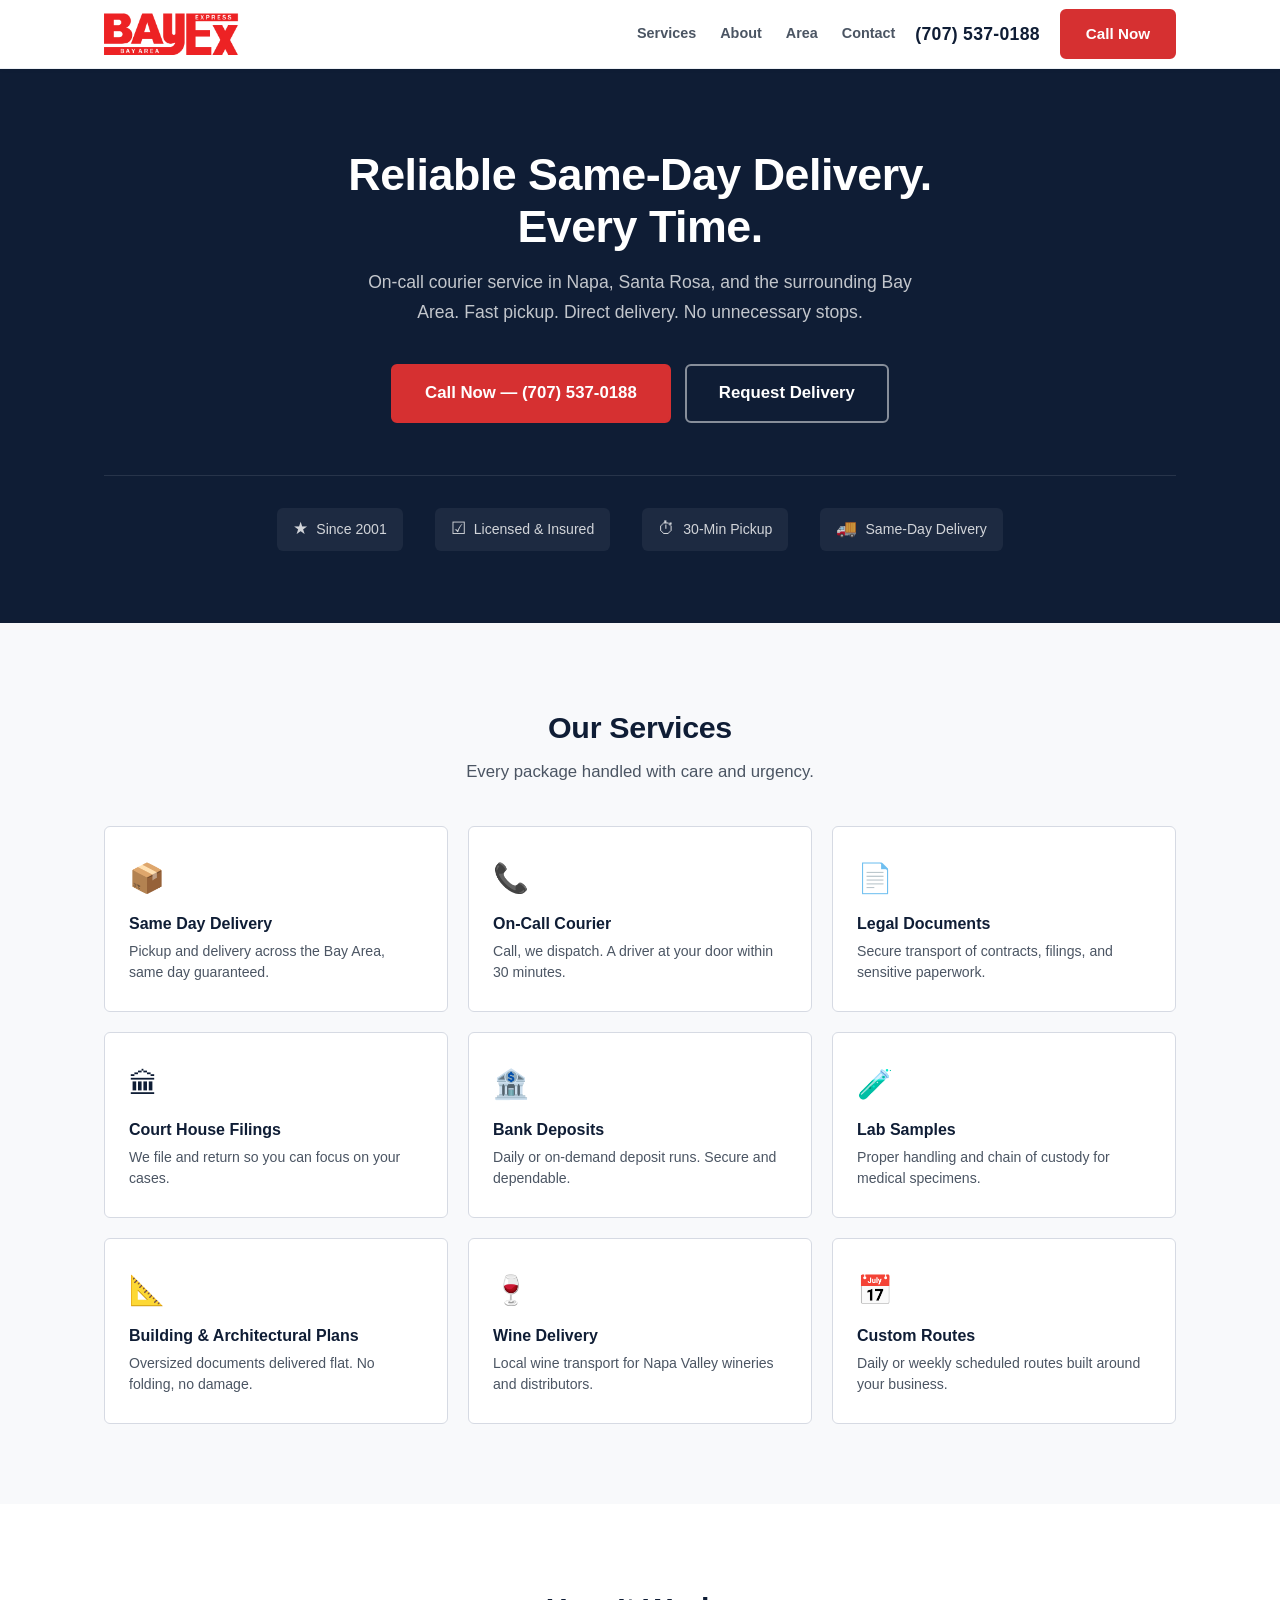
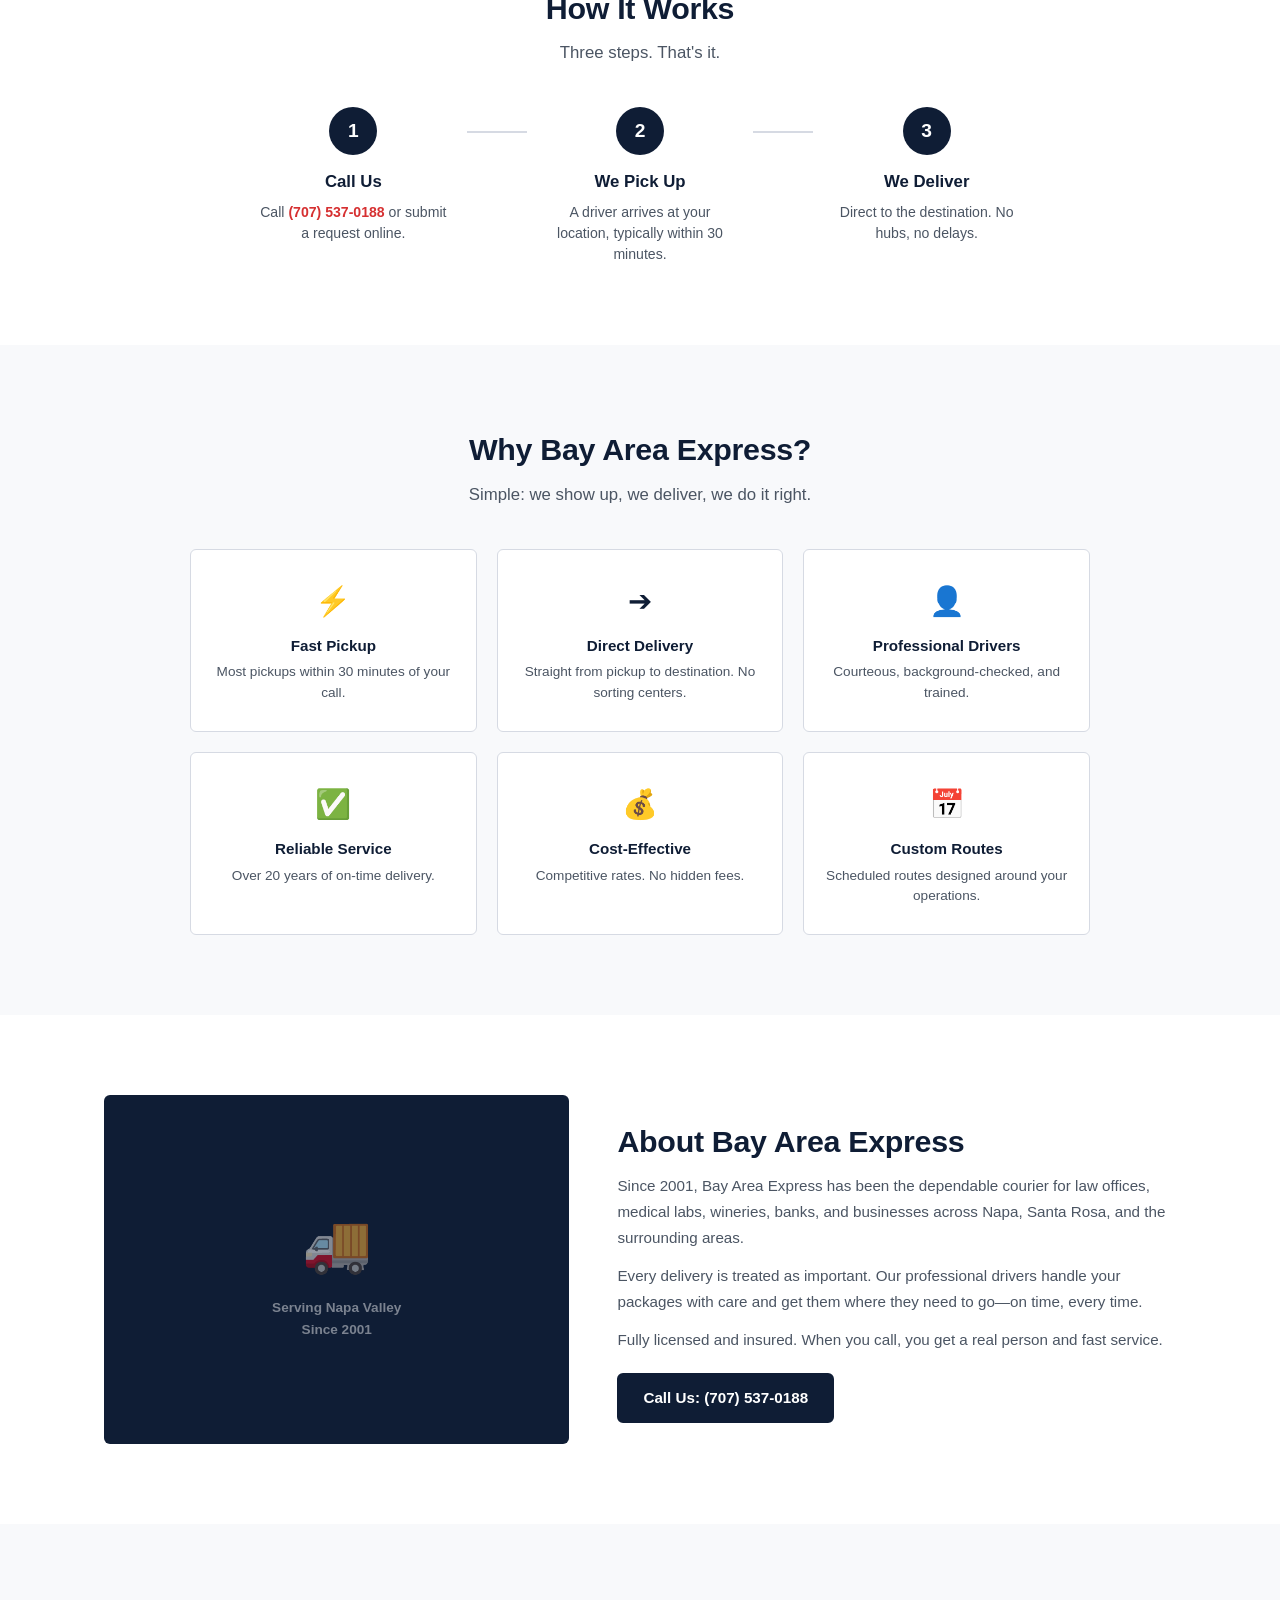
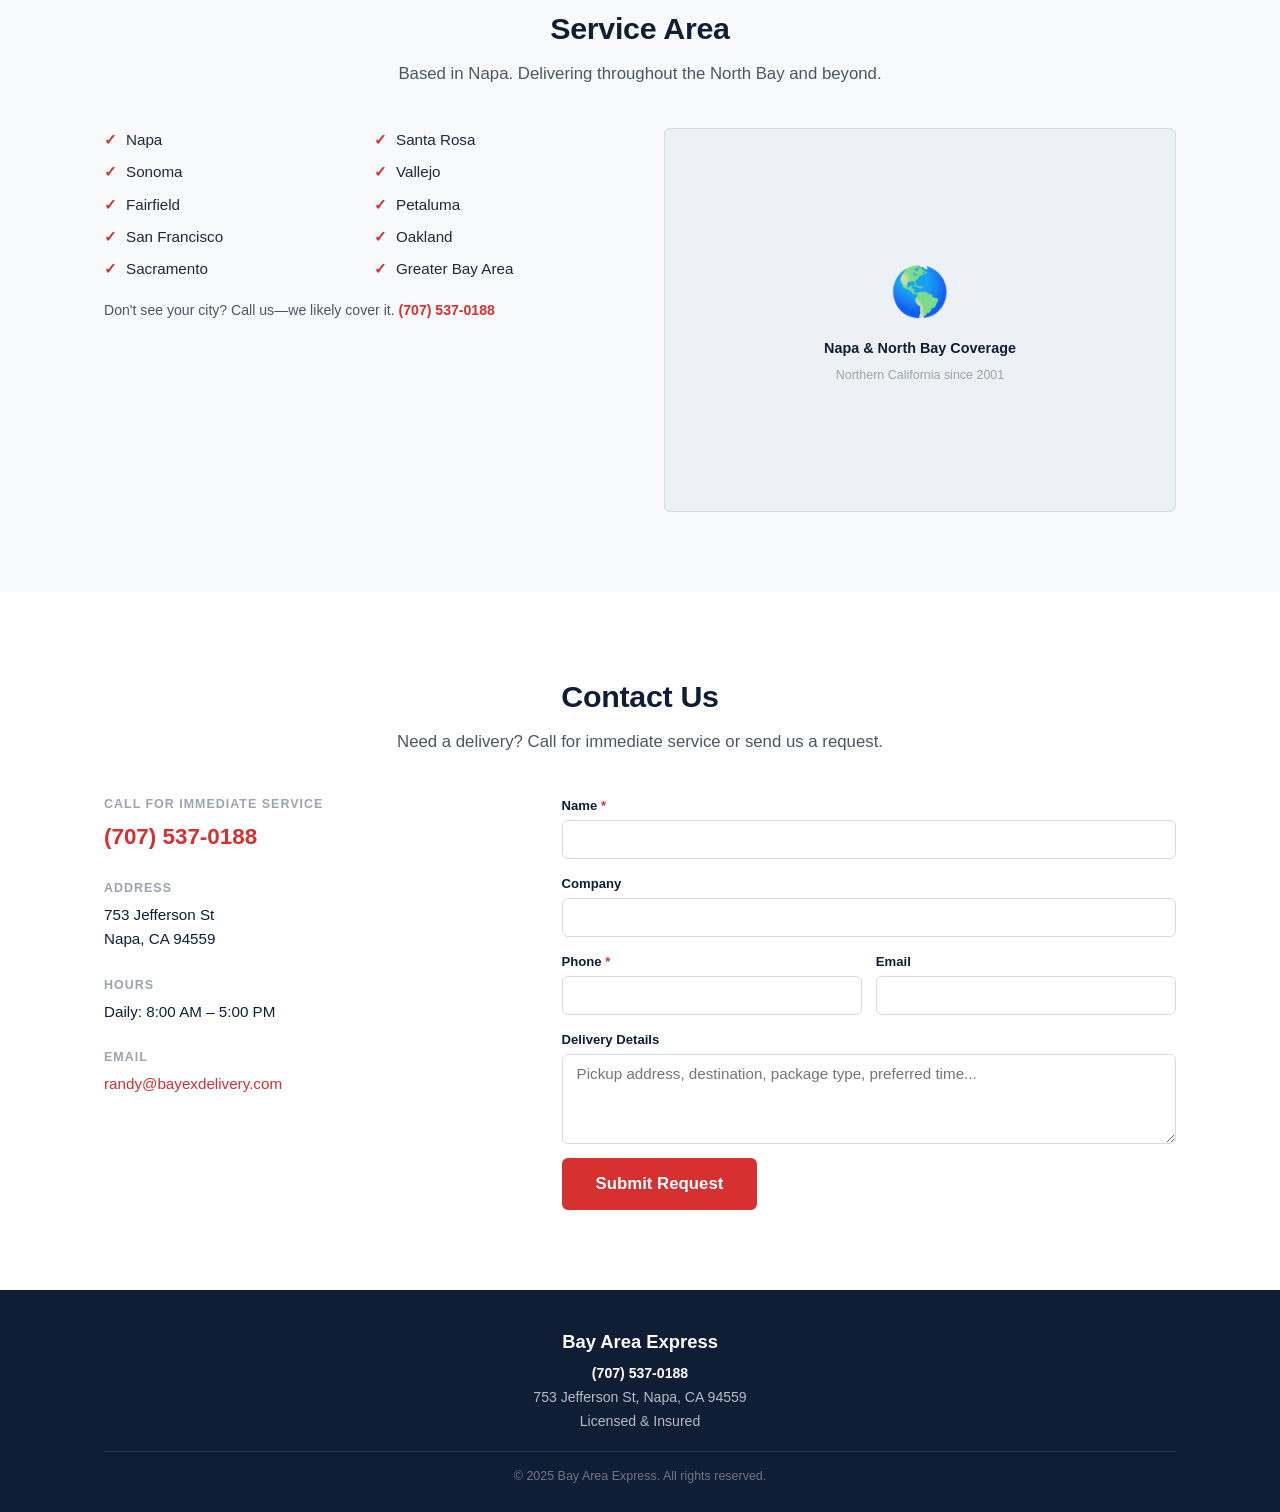
==== index.html @ e83bc519 "Initial Bay Area Express courier website" ====
<!DOCTYPE html>
<html lang="en">
<head>
  <meta charset="UTF-8">
  <meta name="viewport" content="width=device-width, initial-scale=1.0">
  <title>Bay Area Express – Same-Day Courier Service | Napa & Santa Rosa</title>
  <link rel="stylesheet" href="styles.css">
</head>
<body>

  <!-- ========== STICKY HEADER ========== -->
  <!-- Logo, nav, phone number always visible, Call Now button -->
  <header class="header" id="header">
    <div class="container header-inner">

      <!-- Logo -->
      <a href="#" class="logo">
        <img src="bayex_logo.svg" alt="Bay Area Express" class="logo-img">
      </a>

      <!-- Desktop navigation -->
      <nav class="nav" id="nav">
        <a href="#services">Services</a>
        <a href="#about">About</a>
        <a href="#area">Area</a>
        <a href="#contact">Contact</a>
      </nav>

      <!-- Phone number — always visible on desktop -->
      <a href="tel:+17075370188" class="header-phone">(707) 537-0188</a>

      <!-- CTA button -->
      <a href="tel:+17075370188" class="btn btn-accent header-cta">Call Now</a>

      <!-- Mobile hamburger -->
      <button class="mobile-toggle" id="mobileToggle" aria-label="Open menu">
        <span></span><span></span><span></span>
      </button>
    </div>
  </header>

  <!-- ========== HERO ========== -->
  <!-- Strong headline, sub, two CTAs, trust badges -->
  <section class="hero" id="home">
    <div class="container">
      <h1>Reliable Same-Day Delivery.<br>Every Time.</h1>
      <p class="hero-sub">
        On-call courier service in Napa, Santa Rosa, and the surrounding Bay Area.
        Fast pickup. Direct delivery. No unnecessary stops.
      </p>

      <div class="hero-actions">
        <a href="tel:+17075370188" class="btn btn-accent btn-lg">Call Now &mdash; (707) 537-0188</a>
        <a href="#contact" class="btn btn-outline-light btn-lg">Request Delivery</a>
      </div>

      <!-- Trust badges -->
      <div class="trust-row">
        <div class="trust-badge">
          <span class="trust-icon">&#9733;</span>
          Since 2001
        </div>
        <div class="trust-badge">
          <span class="trust-icon">&#9745;</span>
          Licensed &amp; Insured
        </div>
        <div class="trust-badge">
          <span class="trust-icon">&#9201;</span>
          30-Min Pickup
        </div>
        <div class="trust-badge">
          <span class="trust-icon">&#128666;</span>
          Same-Day Delivery
        </div>
      </div>
    </div>
  </section>

  <!-- ========== SERVICES ========== -->
  <!-- 9 service cards in a grid, scannable -->
  <section class="services" id="services">
    <div class="container">
      <h2 class="section-title">Our Services</h2>
      <p class="section-sub">Every package handled with care and urgency.</p>

      <div class="services-grid">
        <div class="service-card">
          <div class="card-icon">&#128230;</div>
          <h3>Same Day Delivery</h3>
          <p>Pickup and delivery across the Bay Area, same day guaranteed.</p>
        </div>
        <div class="service-card">
          <div class="card-icon">&#128222;</div>
          <h3>On-Call Courier</h3>
          <p>Call, we dispatch. A driver at your door within 30 minutes.</p>
        </div>
        <div class="service-card">
          <div class="card-icon">&#128196;</div>
          <h3>Legal Documents</h3>
          <p>Secure transport of contracts, filings, and sensitive paperwork.</p>
        </div>
        <div class="service-card">
          <div class="card-icon">&#127963;</div>
          <h3>Court House Filings</h3>
          <p>We file and return so you can focus on your cases.</p>
        </div>
        <div class="service-card">
          <div class="card-icon">&#127974;</div>
          <h3>Bank Deposits</h3>
          <p>Daily or on-demand deposit runs. Secure and dependable.</p>
        </div>
        <div class="service-card">
          <div class="card-icon">&#129514;</div>
          <h3>Lab Samples</h3>
          <p>Proper handling and chain of custody for medical specimens.</p>
        </div>
        <div class="service-card">
          <div class="card-icon">&#128208;</div>
          <h3>Building &amp; Architectural Plans</h3>
          <p>Oversized documents delivered flat. No folding, no damage.</p>
        </div>
        <div class="service-card">
          <div class="card-icon">&#127863;</div>
          <h3>Wine Delivery</h3>
          <p>Local wine transport for Napa Valley wineries and distributors.</p>
        </div>
        <div class="service-card">
          <div class="card-icon">&#128197;</div>
          <h3>Custom Routes</h3>
          <p>Daily or weekly scheduled routes built around your business.</p>
        </div>
      </div>
    </div>
  </section>

  <!-- ========== HOW IT WORKS ========== -->
  <!-- 3 simple steps -->
  <section class="how-it-works" id="how-it-works">
    <div class="container">
      <h2 class="section-title">How It Works</h2>
      <p class="section-sub">Three steps. That's it.</p>

      <div class="steps-row">
        <div class="step">
          <div class="step-num">1</div>
          <h3>Call Us</h3>
          <p>Call <a href="tel:+17075370188">(707) 537-0188</a> or submit a request online.</p>
        </div>
        <div class="step-divider"></div>
        <div class="step">
          <div class="step-num">2</div>
          <h3>We Pick Up</h3>
          <p>A driver arrives at your location, typically within 30 minutes.</p>
        </div>
        <div class="step-divider"></div>
        <div class="step">
          <div class="step-num">3</div>
          <h3>We Deliver</h3>
          <p>Direct to the destination. No hubs, no delays.</p>
        </div>
      </div>
    </div>
  </section>

  <!-- ========== WHY CHOOSE US ========== -->
  <!-- 6 points, card layout -->
  <section class="why-us" id="why-us">
    <div class="container">
      <h2 class="section-title">Why Bay Area Express?</h2>
      <p class="section-sub">Simple: we show up, we deliver, we do it right.</p>

      <div class="why-grid">
        <div class="why-card">
          <span class="why-icon">&#9889;</span>
          <h3>Fast Pickup</h3>
          <p>Most pickups within 30 minutes of your call.</p>
        </div>
        <div class="why-card">
          <span class="why-icon">&#10132;</span>
          <h3>Direct Delivery</h3>
          <p>Straight from pickup to destination. No sorting centers.</p>
        </div>
        <div class="why-card">
          <span class="why-icon">&#128100;</span>
          <h3>Professional Drivers</h3>
          <p>Courteous, background-checked, and trained.</p>
        </div>
        <div class="why-card">
          <span class="why-icon">&#9989;</span>
          <h3>Reliable Service</h3>
          <p>Over 20 years of on-time delivery.</p>
        </div>
        <div class="why-card">
          <span class="why-icon">&#128176;</span>
          <h3>Cost-Effective</h3>
          <p>Competitive rates. No hidden fees.</p>
        </div>
        <div class="why-card">
          <span class="why-icon">&#128197;</span>
          <h3>Custom Routes</h3>
          <p>Scheduled routes designed around your operations.</p>
        </div>
      </div>
    </div>
  </section>

  <!-- ========== ABOUT ========== -->
  <section class="about" id="about">
    <div class="container about-inner">
      <div class="about-visual">
        <div class="about-box">
          <span>&#128666;</span>
          <p>Serving Napa Valley<br>Since 2001</p>
        </div>
      </div>
      <div class="about-text">
        <h2 class="section-title">About Bay Area Express</h2>
        <p>
          Since 2001, Bay Area Express has been the dependable courier for law offices,
          medical labs, wineries, banks, and businesses across Napa, Santa Rosa, and the
          surrounding areas.
        </p>
        <p>
          Every delivery is treated as important. Our professional drivers handle your
          packages with care and get them where they need to go&mdash;on time, every time.
        </p>
        <p>
          Fully licensed and insured. When you call, you get a real person and fast service.
        </p>
        <a href="tel:+17075370188" class="btn btn-primary">Call Us: (707) 537-0188</a>
      </div>
    </div>
  </section>

  <!-- ========== SERVICE AREA ========== -->
  <section class="area" id="area">
    <div class="container">
      <h2 class="section-title">Service Area</h2>
      <p class="section-sub">Based in Napa. Delivering throughout the North Bay and beyond.</p>

      <div class="area-inner">
        <div class="area-list">
          <ul>
            <li>Napa</li>
            <li>Santa Rosa</li>
            <li>Sonoma</li>
            <li>Vallejo</li>
            <li>Fairfield</li>
            <li>Petaluma</li>
            <li>San Francisco</li>
            <li>Oakland</li>
            <li>Sacramento</li>
            <li>Greater Bay Area</li>
          </ul>
          <p class="area-note">
            Don't see your city? Call us&mdash;we likely cover it.
            <a href="tel:+17075370188">(707) 537-0188</a>
          </p>
        </div>
        <div class="area-map">
          <div class="map-box">
            <span>&#127758;</span>
            <p>Napa &amp; North Bay Coverage</p>
            <p class="map-sub">Northern California since 2001</p>
          </div>
        </div>
      </div>
    </div>
  </section>

  <!-- ========== CONTACT ========== -->
  <section class="contact" id="contact">
    <div class="container">
      <h2 class="section-title">Contact Us</h2>
      <p class="section-sub">Need a delivery? Call for immediate service or send us a request.</p>

      <div class="contact-inner">
        <!-- Contact info -->
        <div class="contact-info">
          <div class="contact-block">
            <h3>Call for Immediate Service</h3>
            <a href="tel:+17075370188" class="contact-phone">(707) 537-0188</a>
          </div>
          <div class="contact-block">
            <h3>Address</h3>
            <p>753 Jefferson St<br>Napa, CA 94559</p>
          </div>
          <div class="contact-block">
            <h3>Hours</h3>
            <p>Daily: 8:00 AM – 5:00 PM</p>
          </div>
          <div class="contact-block">
            <h3>Email</h3>
            <p><a href="mailto:randy@bayexdelivery.com">randy@bayexdelivery.com</a></p>
          </div>
        </div>

        <!-- Contact form -->
        <form class="contact-form" id="contactForm">
          <div class="form-group">
            <label for="name">Name <span class="req">*</span></label>
            <input type="text" id="name" name="name" required>
          </div>
          <div class="form-group">
            <label for="company">Company</label>
            <input type="text" id="company" name="company">
          </div>
          <div class="form-row">
            <div class="form-group">
              <label for="phone">Phone <span class="req">*</span></label>
              <input type="tel" id="phone" name="phone" required>
            </div>
            <div class="form-group">
              <label for="email">Email</label>
              <input type="email" id="email" name="email">
            </div>
          </div>
          <div class="form-group">
            <label for="details">Delivery Details</label>
            <textarea id="details" name="details" rows="4"
              placeholder="Pickup address, destination, package type, preferred time..."></textarea>
          </div>
          <button type="submit" class="btn btn-accent btn-lg">Submit Request</button>
        </form>
      </div>
    </div>
  </section>

  <!-- ========== FOOTER ========== -->
  <footer class="footer">
    <div class="container footer-inner">
      <div class="footer-main">
        <p class="footer-brand">Bay Area Express</p>
        <p><a href="tel:+17075370188">(707) 537-0188</a></p>
        <p>753 Jefferson St, Napa, CA 94559</p>
        <p>Licensed &amp; Insured</p>
      </div>
      <div class="footer-bottom">
        <p>&copy; 2025 Bay Area Express. All rights reserved.</p>
      </div>
    </div>
  </footer>

  <script src="script.js"></script>
</body>
</html>
---- styles.css ----
/* =============================================================
   Bay Area Express — Styles
   Modern, clean, service-first courier website.
   Colors: dark navy text, white background, red accent.
   ============================================================= */

/* ===== Reset ===== */
*, *::before, *::after {
  margin: 0;
  padding: 0;
  box-sizing: border-box;
}

/* ===== Variables ===== */
:root {
  --navy:       #0f1d35;
  --navy-mid:   #1b2d4f;
  --navy-light: #263c5f;
  --red:        #d63031;
  --red-dark:   #b71c1c;
  --blue:       #2b6cb0;
  --gray-50:    #f8f9fb;
  --gray-100:   #edf0f5;
  --gray-200:   #d6dae3;
  --gray-400:   #9ca3af;
  --gray-600:   #4b5563;
  --gray-800:   #1f2937;
  --white:      #ffffff;
  --font:       -apple-system, 'Segoe UI', Helvetica, Arial, sans-serif;
  --section-py: 80px;
  --radius:     6px;
}

html { scroll-behavior: smooth; }

body {
  font-family: var(--font);
  color: var(--navy);
  background: var(--white);
  line-height: 1.6;
  -webkit-font-smoothing: antialiased;
}

img { max-width: 100%; display: block; }
a   { color: inherit; text-decoration: none; }
ul  { list-style: none; }

/* ===== Container ===== */
.container {
  max-width: 1120px;
  margin: 0 auto;
  padding: 0 24px;
}

/* ===== Buttons ===== */
.btn {
  display: inline-block;
  font-family: var(--font);
  font-weight: 600;
  font-size: 0.95rem;
  padding: 11px 24px;
  border-radius: var(--radius);
  border: 2px solid transparent;
  cursor: pointer;
  text-align: center;
  transition: background 0.2s, border-color 0.2s, color 0.2s;
}

.btn-primary {
  background: var(--navy);
  color: var(--white);
  border-color: var(--navy);
}
.btn-primary:hover {
  background: var(--navy-light);
  border-color: var(--navy-light);
}

.btn-accent {
  background: var(--red);
  color: var(--white);
  border-color: var(--red);
}
.btn-accent:hover {
  background: var(--red-dark);
  border-color: var(--red-dark);
}

.btn-outline-light {
  background: transparent;
  color: var(--white);
  border-color: rgba(255,255,255,0.5);
}
.btn-outline-light:hover {
  background: rgba(255,255,255,0.1);
  border-color: var(--white);
}

.btn-lg {
  padding: 14px 32px;
  font-size: 1.05rem;
}

/* ===== Section typography ===== */
.section-title {
  font-size: 1.9rem;
  font-weight: 700;
  letter-spacing: -0.3px;
  margin-bottom: 8px;
}

.section-sub {
  font-size: 1.05rem;
  color: var(--gray-600);
  margin-bottom: 40px;
}

/* Centered headings for grid sections */
.services .section-title,
.services .section-sub,
.how-it-works .section-title,
.how-it-works .section-sub,
.why-us .section-title,
.why-us .section-sub,
.area .section-title,
.area .section-sub,
.contact .section-title,
.contact .section-sub {
  text-align: center;
  max-width: 600px;
  margin-left: auto;
  margin-right: auto;
}

/* ========================================================
   HEADER — sticky, phone always visible
   ======================================================== */
.header {
  position: sticky;
  top: 0;
  z-index: 200;
  background: var(--white);
  border-bottom: 1px solid var(--gray-100);
  box-shadow: 0 1px 4px rgba(0,0,0,0.04);
}

.header-inner {
  display: flex;
  align-items: center;
  height: 68px;
  gap: 20px;
}

/* Logo */
.logo {
  display: flex;
  align-items: center;
  flex-shrink: 0;
}

.logo-img {
  height: 42px;
  width: auto;
}

/* Nav links */
.nav {
  display: flex;
  gap: 24px;
  margin-left: auto;
}

.nav a {
  font-size: 0.9rem;
  font-weight: 600;
  color: var(--gray-600);
  transition: color 0.2s;
}
.nav a:hover { color: var(--red); }

/* Phone number in header */
.header-phone {
  font-size: 1.1rem;
  font-weight: 700;
  color: var(--navy);
  letter-spacing: 0.3px;
  white-space: nowrap;
}

.header-cta { white-space: nowrap; }

/* Mobile toggle */
.mobile-toggle {
  display: none;
  flex-direction: column;
  gap: 5px;
  background: none;
  border: none;
  cursor: pointer;
  padding: 4px;
  margin-left: auto;
}
.mobile-toggle span {
  display: block;
  width: 22px;
  height: 2px;
  background: var(--navy);
  border-radius: 1px;
  transition: all 0.3s;
}

/* ========================================================
   HERO
   ======================================================== */
.hero {
  background: var(--navy);
  color: var(--white);
  text-align: center;
  padding: 80px 0 72px;
}

.hero h1 {
  font-size: 2.8rem;
  font-weight: 800;
  line-height: 1.15;
  letter-spacing: -0.5px;
  margin-bottom: 16px;
}

.hero-sub {
  font-size: 1.1rem;
  color: rgba(255,255,255,0.75);
  max-width: 560px;
  margin: 0 auto 36px;
  line-height: 1.7;
}

.hero-actions {
  display: flex;
  justify-content: center;
  gap: 14px;
  flex-wrap: wrap;
  margin-bottom: 52px;
}

/* Trust badges row */
.trust-row {
  display: flex;
  justify-content: center;
  flex-wrap: wrap;
  gap: 16px 32px;
  padding-top: 32px;
  border-top: 1px solid rgba(255,255,255,0.1);
}

.trust-badge {
  display: flex;
  align-items: center;
  gap: 8px;
  font-size: 0.88rem;
  font-weight: 500;
  color: rgba(255,255,255,0.8);
  background: rgba(255,255,255,0.06);
  padding: 8px 16px;
  border-radius: var(--radius);
}

.trust-icon { font-size: 1.05rem; }

/* ========================================================
   SERVICES
   ======================================================== */
.services {
  padding: var(--section-py) 0;
  background: var(--gray-50);
}

.services-grid {
  display: grid;
  grid-template-columns: repeat(3, 1fr);
  gap: 20px;
}

.service-card {
  background: var(--white);
  border: 1px solid var(--gray-200);
  border-radius: var(--radius);
  padding: 28px 24px;
  transition: box-shadow 0.2s, border-color 0.2s;
}
.service-card:hover {
  box-shadow: 0 4px 16px rgba(0,0,0,0.06);
  border-color: var(--gray-400);
}

.card-icon {
  font-size: 1.8rem;
  margin-bottom: 10px;
}

.service-card h3 {
  font-size: 1rem;
  font-weight: 700;
  margin-bottom: 4px;
}

.service-card p {
  font-size: 0.88rem;
  color: var(--gray-600);
  line-height: 1.5;
}

/* ========================================================
   HOW IT WORKS
   ======================================================== */
.how-it-works {
  padding: var(--section-py) 0;
}

.steps-row {
  display: flex;
  align-items: flex-start;
  justify-content: center;
  gap: 0;
  max-width: 800px;
  margin: 0 auto;
}

.step {
  flex: 1;
  text-align: center;
  padding: 0 20px;
}

.step-num {
  width: 48px;
  height: 48px;
  line-height: 48px;
  border-radius: 50%;
  background: var(--navy);
  color: var(--white);
  font-size: 1.2rem;
  font-weight: 700;
  margin: 0 auto 14px;
}

.step h3 {
  font-size: 1.05rem;
  font-weight: 700;
  margin-bottom: 6px;
}

.step p {
  font-size: 0.88rem;
  color: var(--gray-600);
  line-height: 1.5;
}

.step p a {
  color: var(--red);
  font-weight: 600;
}

.step-divider {
  width: 60px;
  height: 2px;
  background: var(--gray-200);
  flex-shrink: 0;
  margin-top: 24px;
}

/* ========================================================
   WHY CHOOSE US
   ======================================================== */
.why-us {
  padding: var(--section-py) 0;
  background: var(--gray-50);
}

.why-grid {
  display: grid;
  grid-template-columns: repeat(3, 1fr);
  gap: 20px;
  max-width: 900px;
  margin: 0 auto;
}

.why-card {
  text-align: center;
  padding: 28px 20px;
  background: var(--white);
  border: 1px solid var(--gray-200);
  border-radius: var(--radius);
}

.why-icon {
  font-size: 1.8rem;
  display: block;
  margin-bottom: 10px;
}

.why-card h3 {
  font-size: 0.95rem;
  font-weight: 700;
  margin-bottom: 4px;
}

.why-card p {
  font-size: 0.85rem;
  color: var(--gray-600);
  line-height: 1.5;
}

/* ========================================================
   ABOUT
   ======================================================== */
.about {
  padding: var(--section-py) 0;
}

.about-inner {
  display: grid;
  grid-template-columns: 1fr 1.2fr;
  gap: 48px;
  align-items: center;
}

.about-box {
  background: var(--navy);
  color: rgba(255,255,255,0.55);
  border-radius: var(--radius);
  width: 100%;
  aspect-ratio: 4 / 3;
  display: flex;
  flex-direction: column;
  align-items: center;
  justify-content: center;
  gap: 8px;
}
.about-box span { font-size: 3.5rem; }
.about-box p {
  font-size: 0.85rem;
  font-weight: 600;
  text-align: center;
  color: rgba(255,255,255,0.45);
}

.about-text .section-title { text-align: left; margin-left: 0; }

.about-text p {
  color: var(--gray-600);
  margin-bottom: 12px;
  line-height: 1.7;
  font-size: 0.95rem;
}

.about-text .btn { margin-top: 8px; }

/* ========================================================
   SERVICE AREA
   ======================================================== */
.area {
  padding: var(--section-py) 0;
  background: var(--gray-50);
}

.area-inner {
  display: grid;
  grid-template-columns: 1fr 1fr;
  gap: 48px;
  align-items: start;
}

.area-list ul {
  display: grid;
  grid-template-columns: 1fr 1fr;
  gap: 8px 28px;
}

.area-list li {
  font-size: 0.95rem;
  color: var(--gray-800);
  padding-left: 22px;
  position: relative;
}
.area-list li::before {
  content: '\2713';
  position: absolute;
  left: 0;
  color: var(--red);
  font-weight: 700;
}

.area-note {
  margin-top: 18px;
  font-size: 0.88rem;
  color: var(--gray-600);
}
.area-note a {
  color: var(--red);
  font-weight: 600;
}

.map-box {
  background: var(--gray-100);
  border: 1px solid var(--gray-200);
  border-radius: var(--radius);
  width: 100%;
  aspect-ratio: 4 / 3;
  display: flex;
  flex-direction: column;
  align-items: center;
  justify-content: center;
  gap: 6px;
  text-align: center;
}
.map-box span { font-size: 3rem; }
.map-box p {
  font-size: 0.9rem;
  font-weight: 600;
  color: var(--navy);
}
.map-box .map-sub {
  font-size: 0.78rem;
  color: var(--gray-400);
  font-weight: 400;
}

/* ========================================================
   CONTACT
   ======================================================== */
.contact {
  padding: var(--section-py) 0;
}

.contact-inner {
  display: grid;
  grid-template-columns: 1fr 1.5fr;
  gap: 48px;
  align-items: start;
}

.contact-block { margin-bottom: 24px; }

.contact-block h3 {
  font-size: 0.78rem;
  font-weight: 700;
  text-transform: uppercase;
  letter-spacing: 1px;
  color: var(--gray-400);
  margin-bottom: 4px;
}

.contact-block p {
  font-size: 0.95rem;
  color: var(--navy);
  line-height: 1.6;
}

.contact-phone {
  font-size: 1.4rem;
  font-weight: 700;
  color: var(--red);
  display: block;
  margin-top: 4px;
}
.contact-phone:hover { text-decoration: underline; }

.contact-block a {
  color: var(--red);
}
.contact-block a:hover { text-decoration: underline; }

/* Form */
.contact-form {
  display: flex;
  flex-direction: column;
  gap: 14px;
}

.form-row {
  display: grid;
  grid-template-columns: 1fr 1fr;
  gap: 14px;
}

.form-group {
  display: flex;
  flex-direction: column;
  gap: 4px;
}

.form-group label {
  font-size: 0.82rem;
  font-weight: 600;
  color: var(--navy);
}

.req { color: var(--red); }

.form-group input,
.form-group textarea {
  font-family: var(--font);
  font-size: 0.95rem;
  padding: 10px 14px;
  border: 1px solid var(--gray-200);
  border-radius: var(--radius);
  background: var(--white);
  color: var(--navy);
  transition: border-color 0.2s;
}
.form-group input:focus,
.form-group textarea:focus {
  outline: none;
  border-color: var(--blue);
  box-shadow: 0 0 0 3px rgba(43,108,176,0.1);
}

.contact-form .btn { align-self: flex-start; }

/* ========================================================
   FOOTER
   ======================================================== */
.footer {
  background: var(--navy);
  color: rgba(255,255,255,0.7);
  padding: 36px 0 24px;
  text-align: center;
  font-size: 0.88rem;
  line-height: 1.7;
}

.footer-brand {
  font-size: 1.15rem;
  font-weight: 700;
  color: var(--white);
  margin-bottom: 4px;
}

.footer-main a {
  color: var(--white);
  font-weight: 600;
}

.footer-bottom {
  margin-top: 18px;
  padding-top: 14px;
  border-top: 1px solid rgba(255,255,255,0.1);
  font-size: 0.78rem;
  color: rgba(255,255,255,0.4);
}

/* ========================================================
   TOAST (form feedback)
   ======================================================== */
.toast {
  position: fixed;
  bottom: 24px;
  left: 50%;
  transform: translateX(-50%) translateY(80px);
  background: var(--navy);
  color: var(--white);
  padding: 12px 24px;
  border-radius: var(--radius);
  font-size: 0.95rem;
  font-weight: 500;
  box-shadow: 0 4px 20px rgba(0,0,0,0.2);
  opacity: 0;
  transition: all 0.3s ease;
  z-index: 9999;
}
.toast.show {
  transform: translateX(-50%) translateY(0);
  opacity: 1;
}

/* ========================================================
   RESPONSIVE — Tablet
   ======================================================== */
@media (max-width: 900px) {
  .hero h1 { font-size: 2.1rem; }
  .services-grid { grid-template-columns: 1fr 1fr; }
  .why-grid { grid-template-columns: 1fr 1fr; }

  .about-inner,
  .area-inner,
  .contact-inner {
    grid-template-columns: 1fr;
  }

  .about-visual { order: -1; }
  .header-phone { display: none; }
}

/* ========================================================
   RESPONSIVE — Mobile
   ======================================================== */
@media (max-width: 640px) {
  :root { --section-py: 56px; }

  /* Hide desktop nav + CTA, show hamburger */
  .nav, .header-cta, .header-phone { display: none; }
  .mobile-toggle { display: flex; }

  /* Mobile nav open */
  .nav.open {
    display: flex;
    flex-direction: column;
    position: absolute;
    top: 68px;
    left: 0;
    right: 0;
    background: var(--white);
    padding: 16px 24px;
    border-bottom: 1px solid var(--gray-100);
    box-shadow: 0 4px 12px rgba(0,0,0,0.06);
    gap: 12px;
  }

  .hero h1 { font-size: 1.8rem; }
  .section-title { font-size: 1.5rem; }

  .services-grid { grid-template-columns: 1fr; }
  .why-grid { grid-template-columns: 1fr; }
  .form-row { grid-template-columns: 1fr; }
  .area-list ul { grid-template-columns: 1fr; }

  /* Stack how-it-works vertically */
  .steps-row {
    flex-direction: column;
    align-items: center;
    gap: 24px;
  }
  .step-divider {
    width: 2px;
    height: 24px;
    margin: 0;
  }
  .step { padding: 0; }

  .trust-row { gap: 10px 16px; }
  .trust-badge {
    font-size: 0.8rem;
    padding: 6px 12px;
  }
}
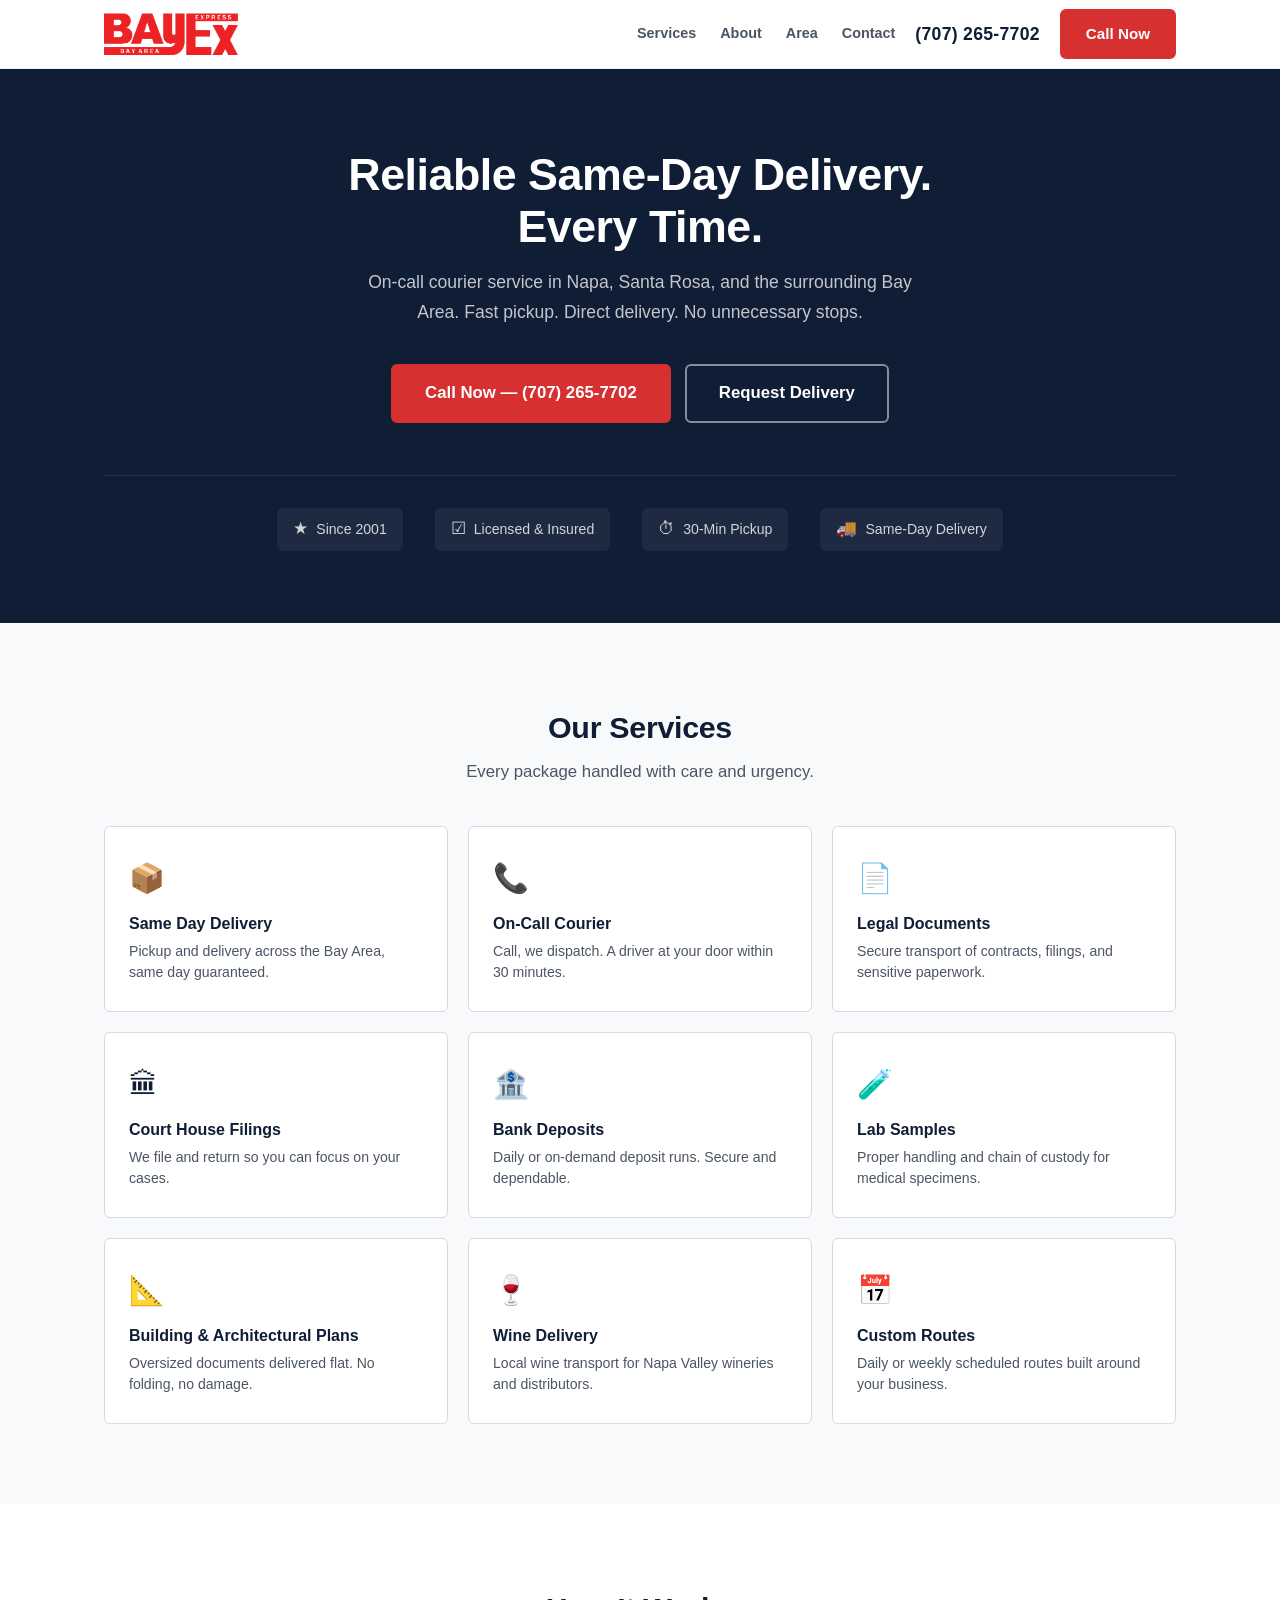
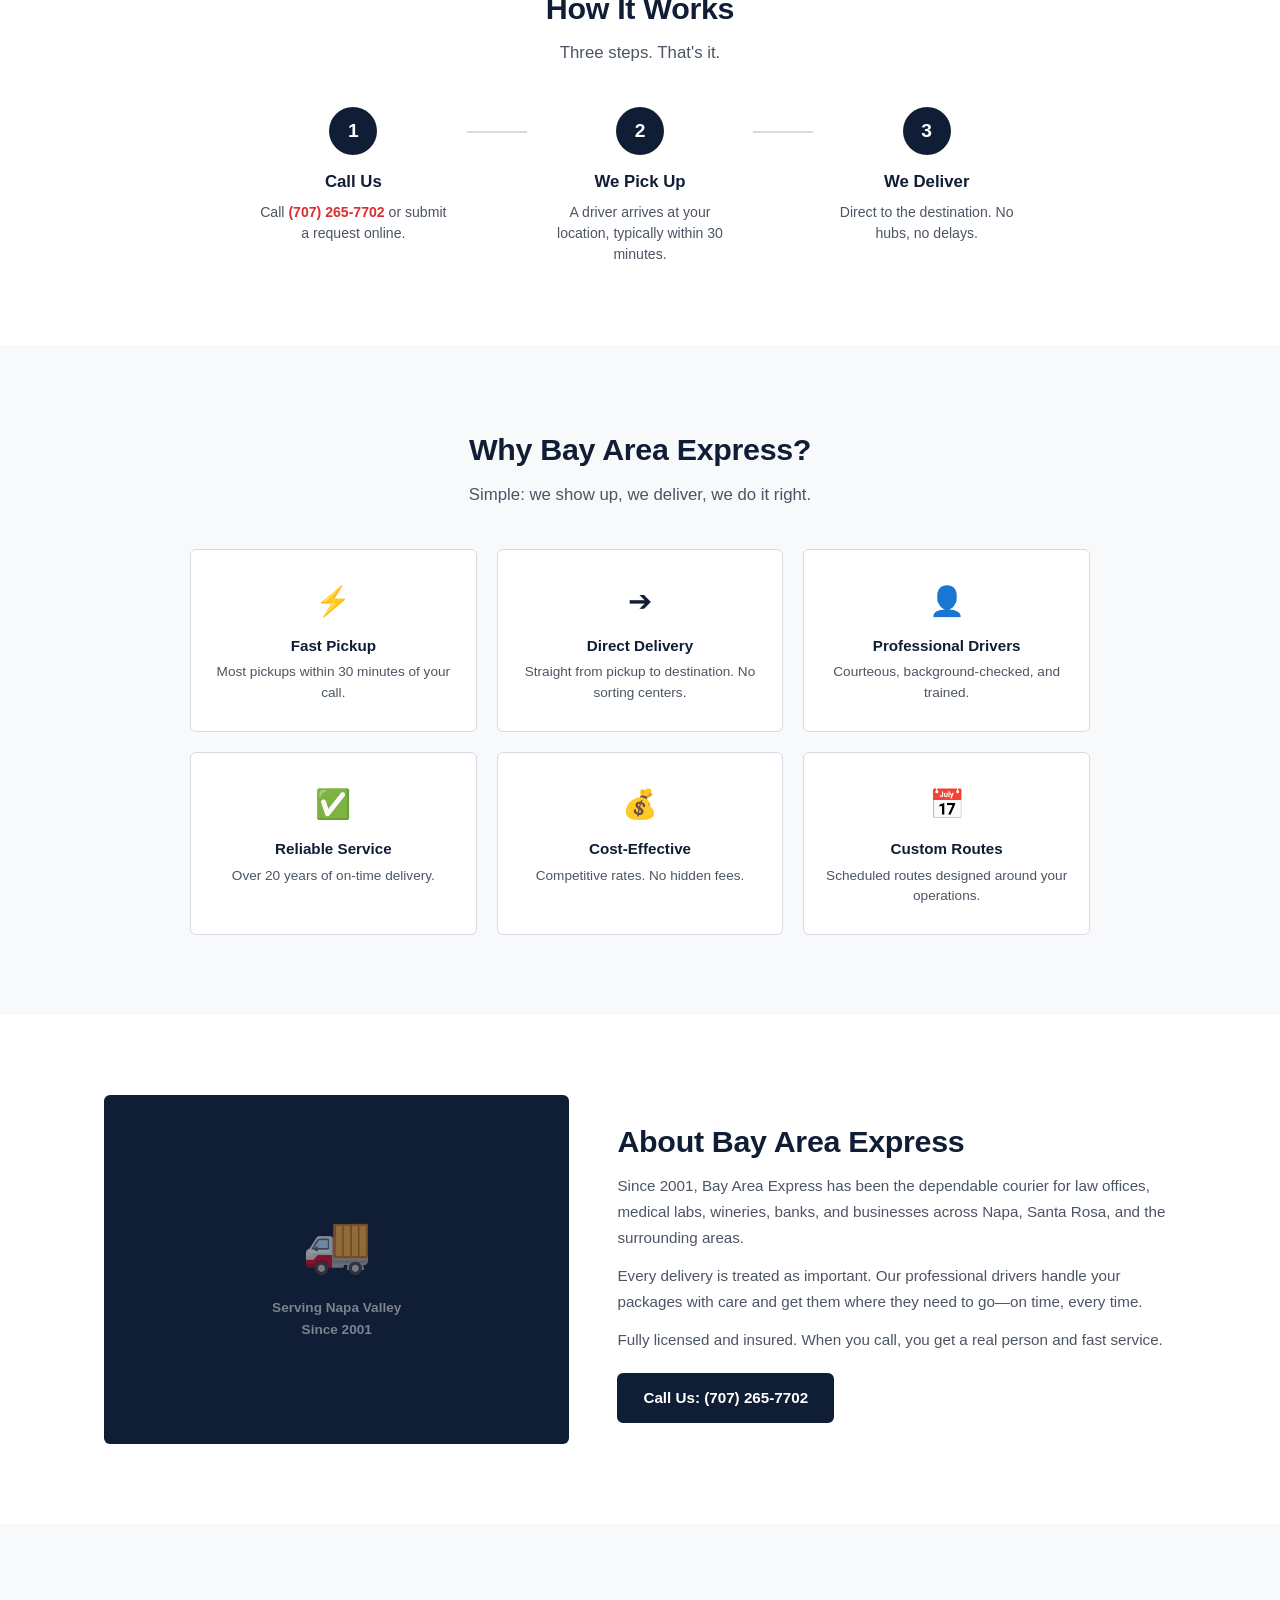
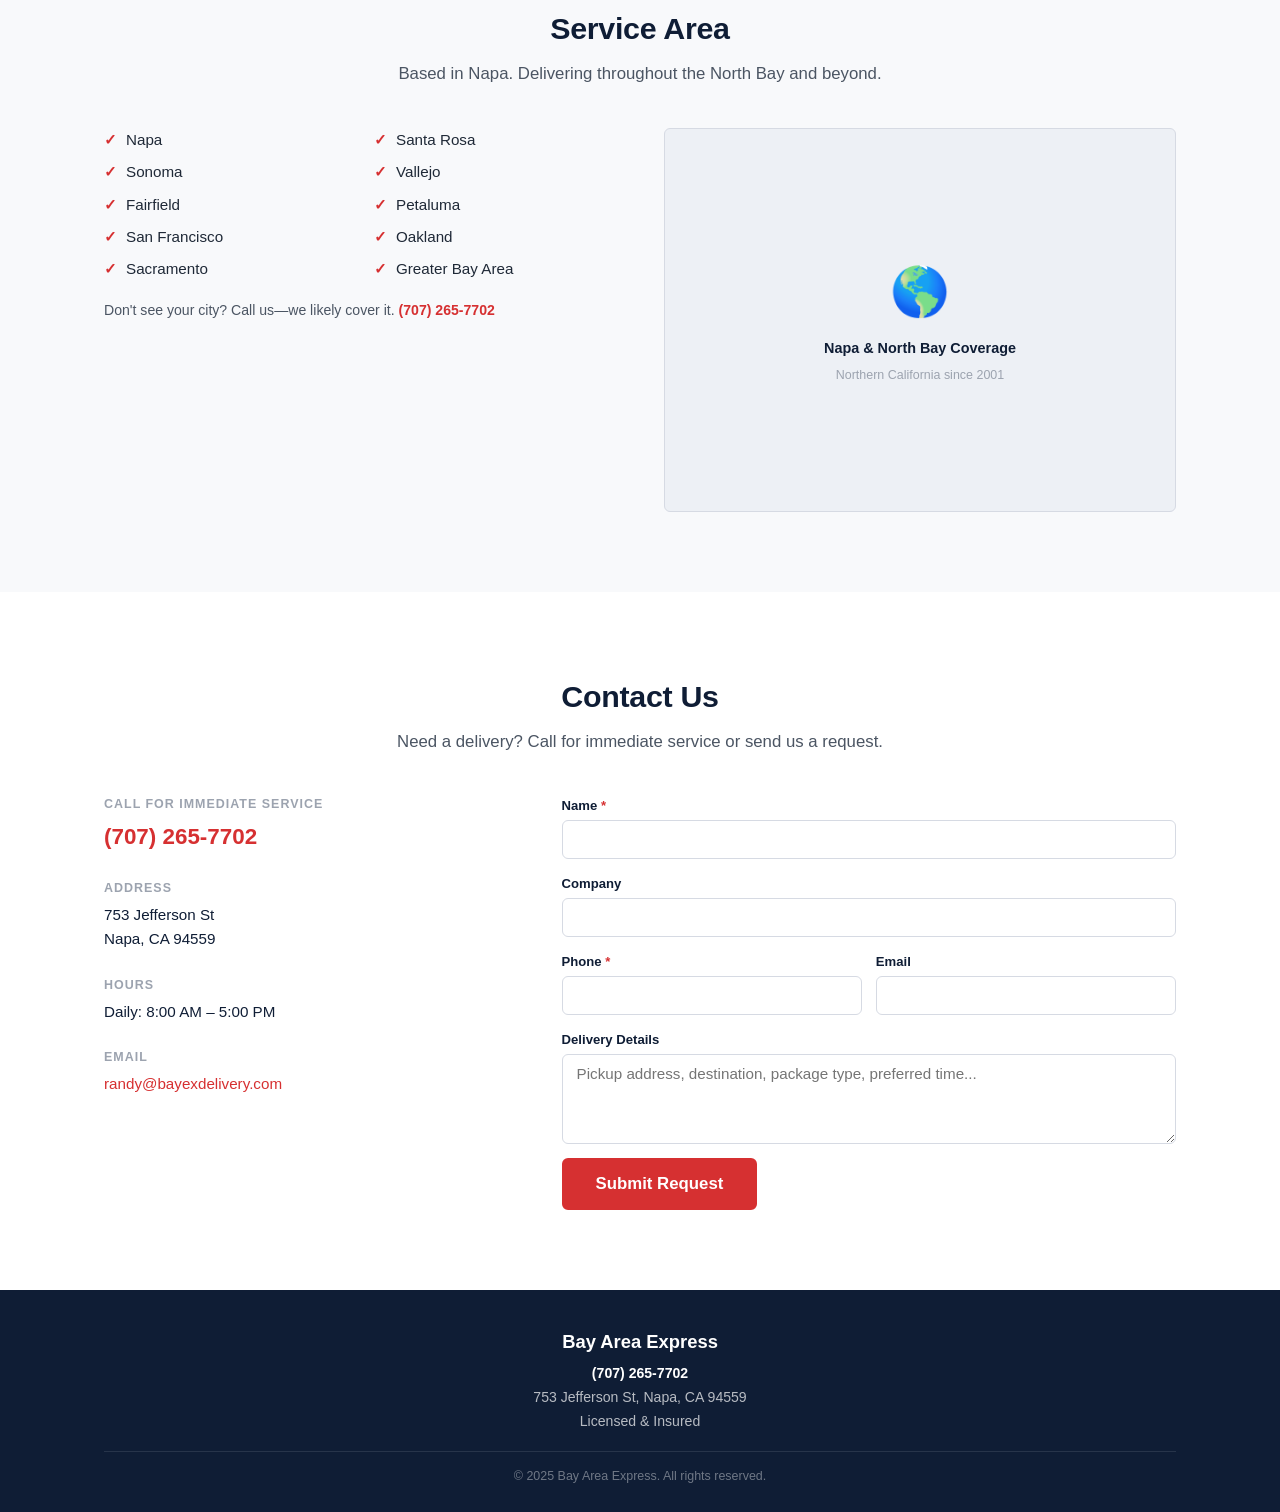
==== commit e7612590: "Update phone number to 707-265-7702 Co-Authored-By: Claude Sonnet 4.6 <noreply@anthropic.com>" ====
--- a/index.html
+++ b/index.html
@@ -27,10 +27,10 @@
       </nav>
 
       <!-- Phone number — always visible on desktop -->
-      <a href="tel:+17075370188" class="header-phone">(707) 537-0188</a>
+      <a href="tel:+17072657702" class="header-phone">(707) 265-7702</a>
 
       <!-- CTA button -->
-      <a href="tel:+17075370188" class="btn btn-accent header-cta">Call Now</a>
+      <a href="tel:+17072657702" class="btn btn-accent header-cta">Call Now</a>
 
       <!-- Mobile hamburger -->
       <button class="mobile-toggle" id="mobileToggle" aria-label="Open menu">
@@ -50,7 +50,7 @@
       </p>
 
       <div class="hero-actions">
-        <a href="tel:+17075370188" class="btn btn-accent btn-lg">Call Now &mdash; (707) 537-0188</a>
+        <a href="tel:+17072657702" class="btn btn-accent btn-lg">Call Now &mdash; (707) 265-7702</a>
         <a href="#contact" class="btn btn-outline-light btn-lg">Request Delivery</a>
       </div>
 
@@ -144,7 +144,7 @@
         <div class="step">
           <div class="step-num">1</div>
           <h3>Call Us</h3>
-          <p>Call <a href="tel:+17075370188">(707) 537-0188</a> or submit a request online.</p>
+          <p>Call <a href="tel:+17072657702">(707) 265-7702</a> or submit a request online.</p>
         </div>
         <div class="step-divider"></div>
         <div class="step">
@@ -227,7 +227,7 @@
         <p>
           Fully licensed and insured. When you call, you get a real person and fast service.
         </p>
-        <a href="tel:+17075370188" class="btn btn-primary">Call Us: (707) 537-0188</a>
+        <a href="tel:+17072657702" class="btn btn-primary">Call Us: (707) 265-7702</a>
       </div>
     </div>
   </section>
@@ -254,7 +254,7 @@
           </ul>
           <p class="area-note">
             Don't see your city? Call us&mdash;we likely cover it.
-            <a href="tel:+17075370188">(707) 537-0188</a>
+            <a href="tel:+17072657702">(707) 265-7702</a>
           </p>
         </div>
         <div class="area-map">
@@ -279,7 +279,7 @@
         <div class="contact-info">
           <div class="contact-block">
             <h3>Call for Immediate Service</h3>
-            <a href="tel:+17075370188" class="contact-phone">(707) 537-0188</a>
+            <a href="tel:+17072657702" class="contact-phone">(707) 265-7702</a>
           </div>
           <div class="contact-block">
             <h3>Address</h3>
@@ -331,7 +331,7 @@
     <div class="container footer-inner">
       <div class="footer-main">
         <p class="footer-brand">Bay Area Express</p>
-        <p><a href="tel:+17075370188">(707) 537-0188</a></p>
+        <p><a href="tel:+17072657702">(707) 265-7702</a></p>
         <p>753 Jefferson St, Napa, CA 94559</p>
         <p>Licensed &amp; Insured</p>
       </div>
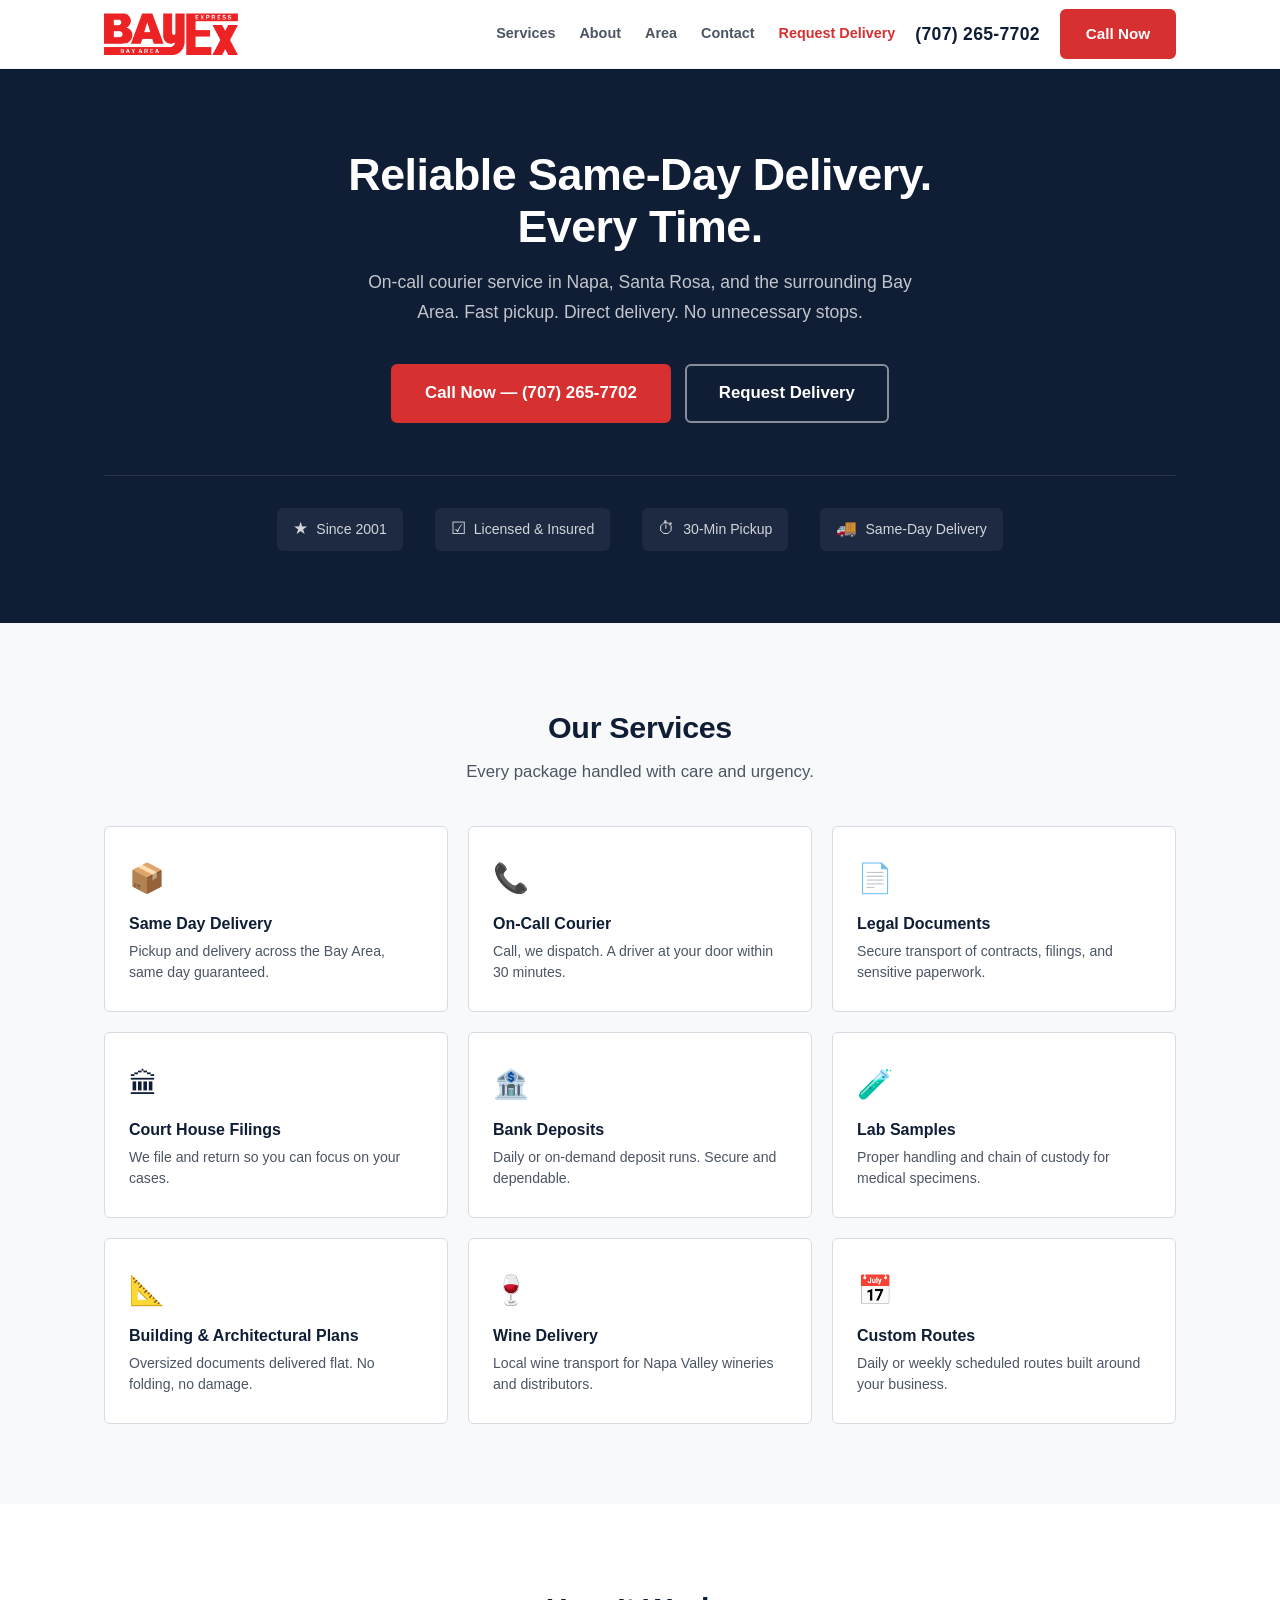
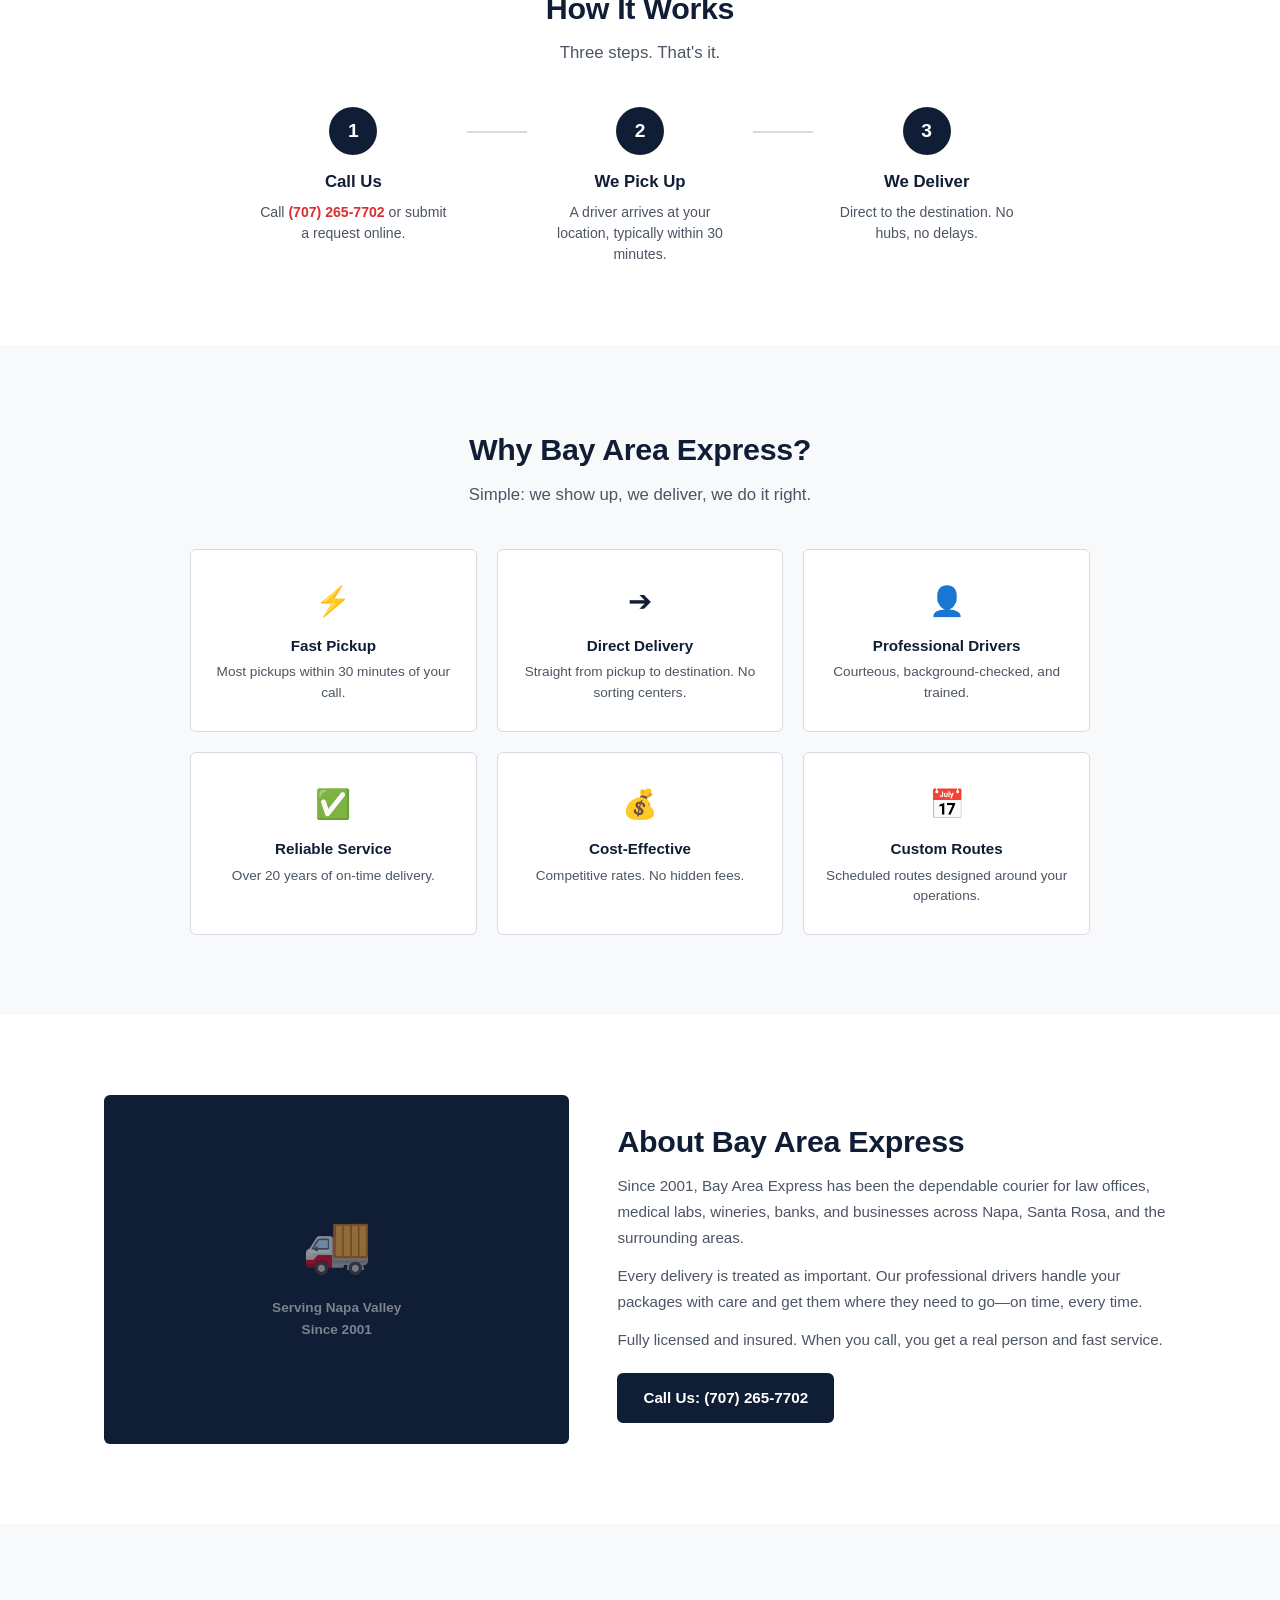
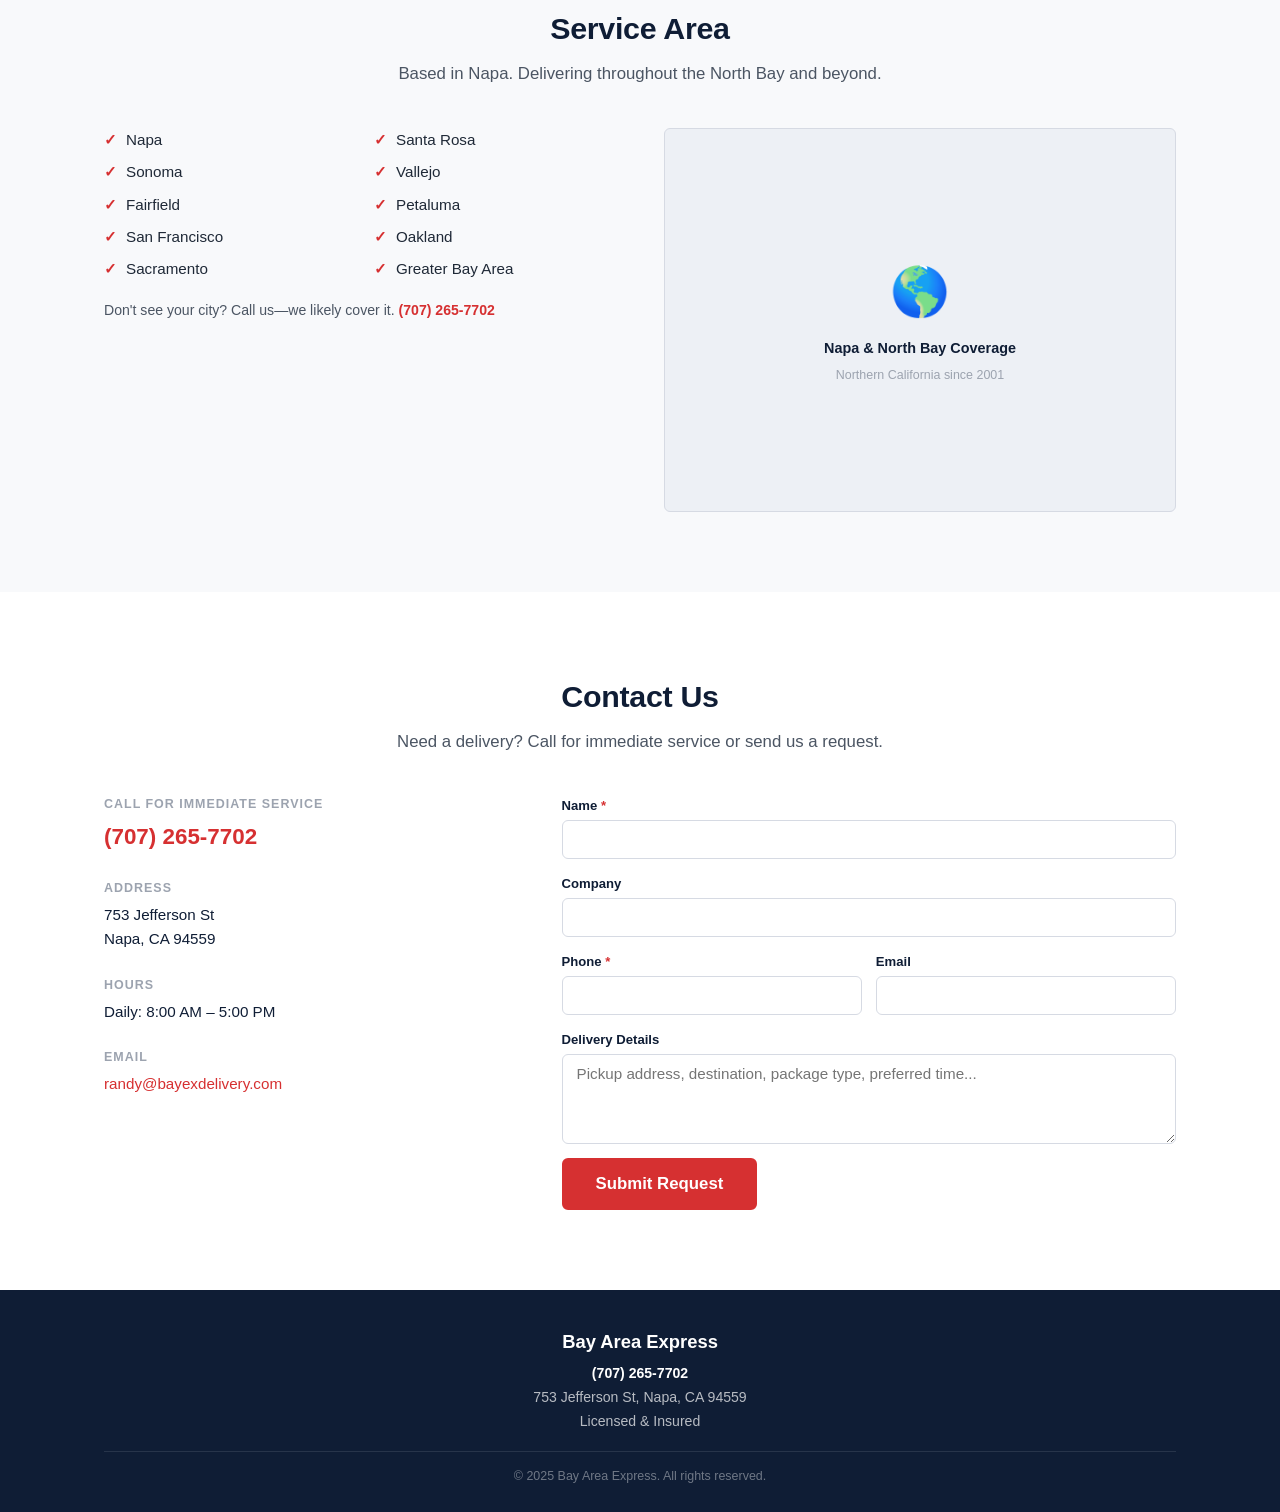
==== commit 16285fa2: "Add delivery request form page with Supabase-ready fields - New request.html with full delivery requ" ====
--- a/index.html
+++ b/index.html
@@ -24,6 +24,7 @@
         <a href="#about">About</a>
         <a href="#area">Area</a>
         <a href="#contact">Contact</a>
+        <a href="request.html" class="nav-request">Request Delivery</a>
       </nav>
 
       <!-- Phone number — always visible on desktop -->
--- a/styles.css
+++ b/styles.css
@@ -178,6 +178,18 @@
 }
 .nav a:hover { color: var(--red); }
 
+.nav-request {
+  color: var(--red) !important;
+  font-weight: 700 !important;
+}
+.nav-request:hover { color: var(--red-dark) !important; }
+
+/* Active state for current page */
+.nav-active {
+  color: var(--red) !important;
+  font-weight: 700 !important;
+}
+
 /* Phone number in header */
 .header-phone {
   font-size: 1.1rem;
@@ -744,3 +756,160 @@
     padding: 6px 12px;
   }
 }
+
+/* ========================================================
+   PAGE HERO — request.html and other inner pages
+   ======================================================== */
+.page-hero {
+  background: var(--navy);
+  color: var(--white);
+  padding: 52px 0 44px;
+}
+
+.page-hero h1 {
+  font-size: 2rem;
+  font-weight: 800;
+  letter-spacing: -0.3px;
+  margin-bottom: 10px;
+}
+
+.page-hero p {
+  font-size: 1rem;
+  color: rgba(255,255,255,0.72);
+  max-width: 520px;
+  line-height: 1.65;
+}
+
+.page-hero p a {
+  color: var(--white);
+  font-weight: 700;
+  text-decoration: underline;
+}
+
+/* ========================================================
+   DELIVERY REQUEST FORM PAGE
+   ======================================================== */
+.request-section {
+  padding: var(--section-py) 0;
+}
+
+.request-inner {
+  display: grid;
+  grid-template-columns: 280px 1fr;
+  gap: 48px;
+  align-items: start;
+}
+
+/* Side info panel */
+.request-info-block {
+  margin-bottom: 24px;
+}
+
+.request-info-block h3 {
+  font-size: 0.78rem;
+  font-weight: 700;
+  text-transform: uppercase;
+  letter-spacing: 1px;
+  color: var(--gray-400);
+  margin-bottom: 4px;
+}
+
+.request-info-block p {
+  font-size: 0.95rem;
+  color: var(--navy);
+  line-height: 1.6;
+}
+
+.request-info-block a {
+  color: var(--red);
+}
+.request-info-block a:hover { text-decoration: underline; }
+
+.request-tip {
+  background: #fff8e1;
+  border: 1px solid #ffe082;
+  border-radius: var(--radius);
+  padding: 12px 14px;
+  font-size: 0.85rem;
+  color: var(--gray-800);
+  line-height: 1.5;
+  margin-top: 8px;
+}
+
+.tip-icon {
+  margin-right: 4px;
+}
+
+/* Form fieldsets */
+.delivery-form {
+  display: flex;
+  flex-direction: column;
+  gap: 28px;
+}
+
+.form-section {
+  border: 1px solid var(--gray-200);
+  border-radius: var(--radius);
+  padding: 24px 24px 20px;
+  display: flex;
+  flex-direction: column;
+  gap: 14px;
+}
+
+.form-section legend {
+  font-size: 0.82rem;
+  font-weight: 700;
+  text-transform: uppercase;
+  letter-spacing: 1px;
+  color: var(--gray-400);
+  padding: 0 6px;
+}
+
+.form-group select {
+  font-family: var(--font);
+  font-size: 0.95rem;
+  padding: 10px 14px;
+  border: 1px solid var(--gray-200);
+  border-radius: var(--radius);
+  background: var(--white);
+  color: var(--navy);
+  transition: border-color 0.2s;
+  appearance: none;
+  background-image: url("data:image/svg+xml,%3Csvg xmlns='http://www.w3.org/2000/svg' width='12' height='8' viewBox='0 0 12 8'%3E%3Cpath d='M1 1l5 5 5-5' stroke='%239ca3af' stroke-width='1.5' fill='none' stroke-linecap='round'/%3E%3C/svg%3E");
+  background-repeat: no-repeat;
+  background-position: right 14px center;
+  padding-right: 36px;
+  cursor: pointer;
+}
+
+.form-group select:focus {
+  outline: none;
+  border-color: var(--blue);
+  box-shadow: 0 0 0 3px rgba(43,108,176,0.1);
+}
+
+.form-actions {
+  display: flex;
+  flex-direction: column;
+  gap: 10px;
+}
+
+.form-disclaimer {
+  font-size: 0.82rem;
+  color: var(--gray-400);
+  line-height: 1.5;
+}
+
+/* ========================================================
+   RESPONSIVE — request page
+   ======================================================== */
+@media (max-width: 900px) {
+  .request-inner {
+    grid-template-columns: 1fr;
+  }
+}
+
+@media (max-width: 640px) {
+  .page-hero h1 { font-size: 1.6rem; }
+  .form-section { padding: 18px 16px 14px; }
+}
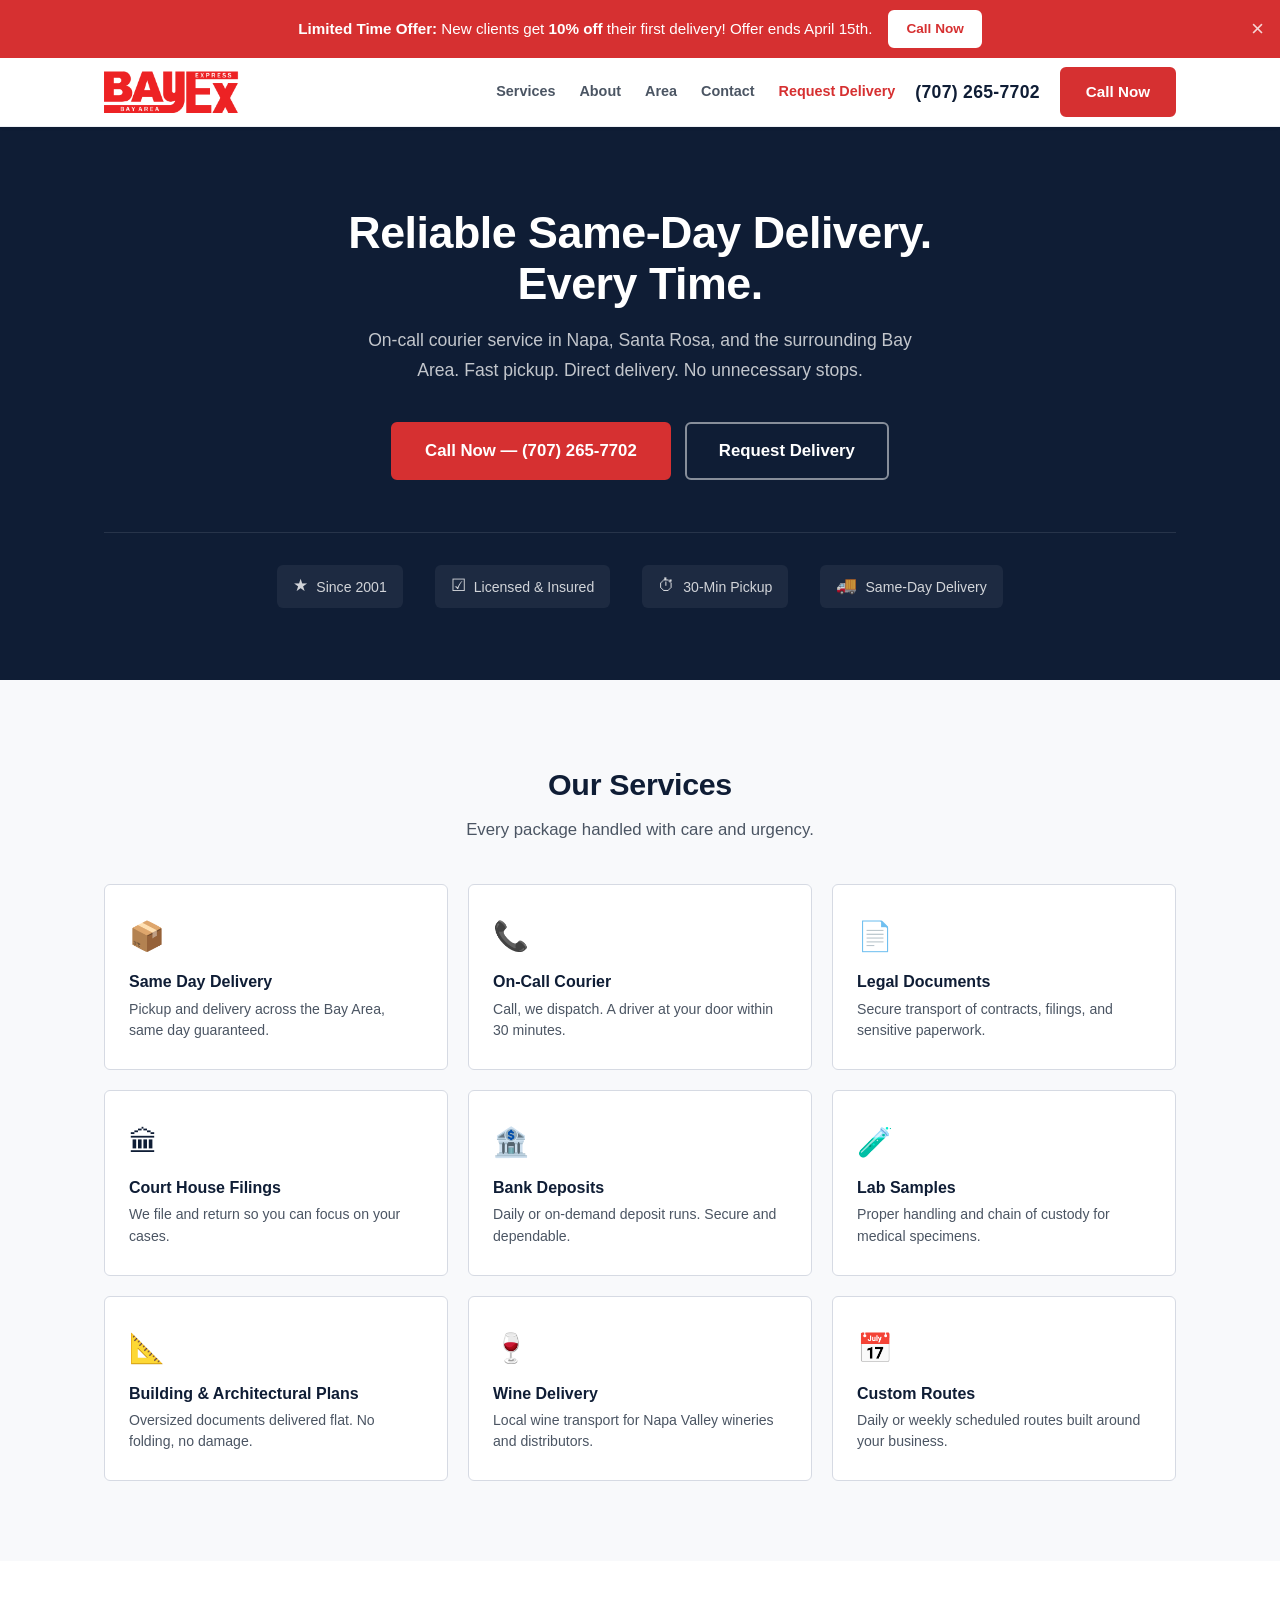
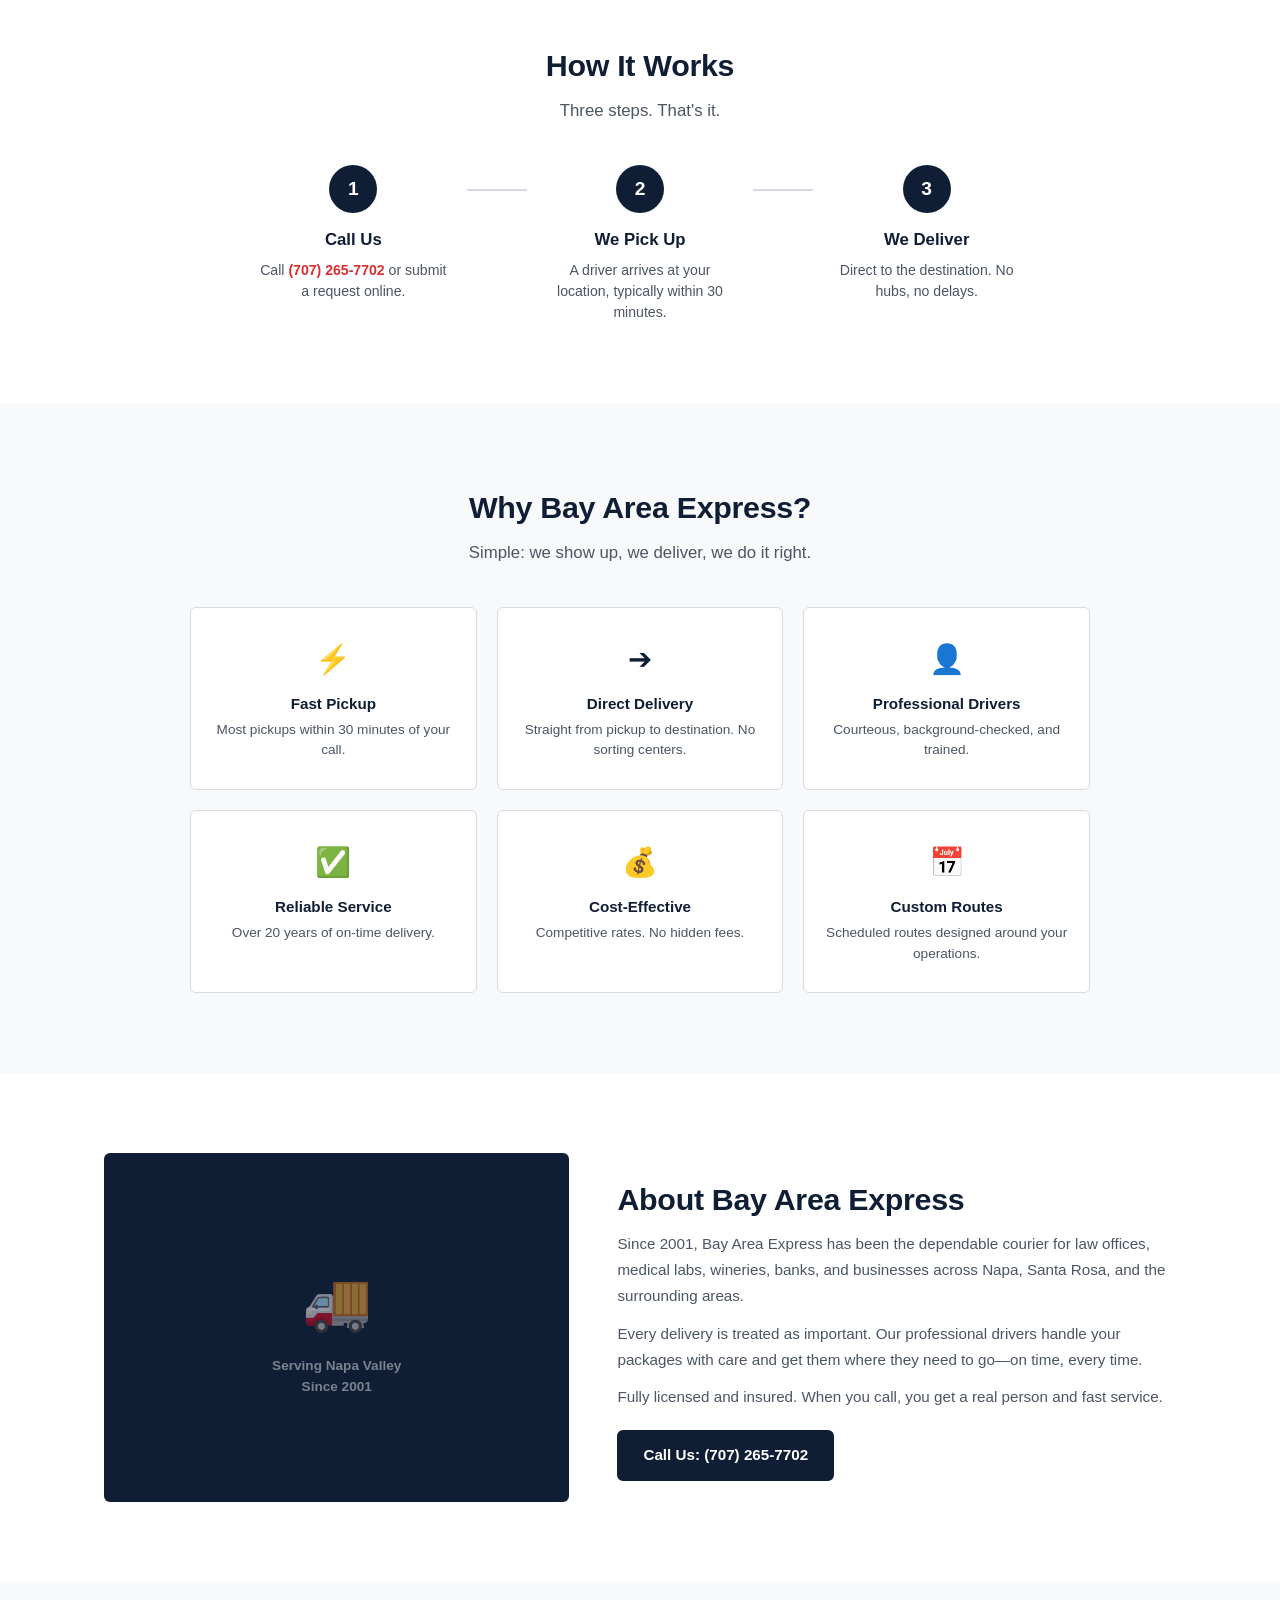
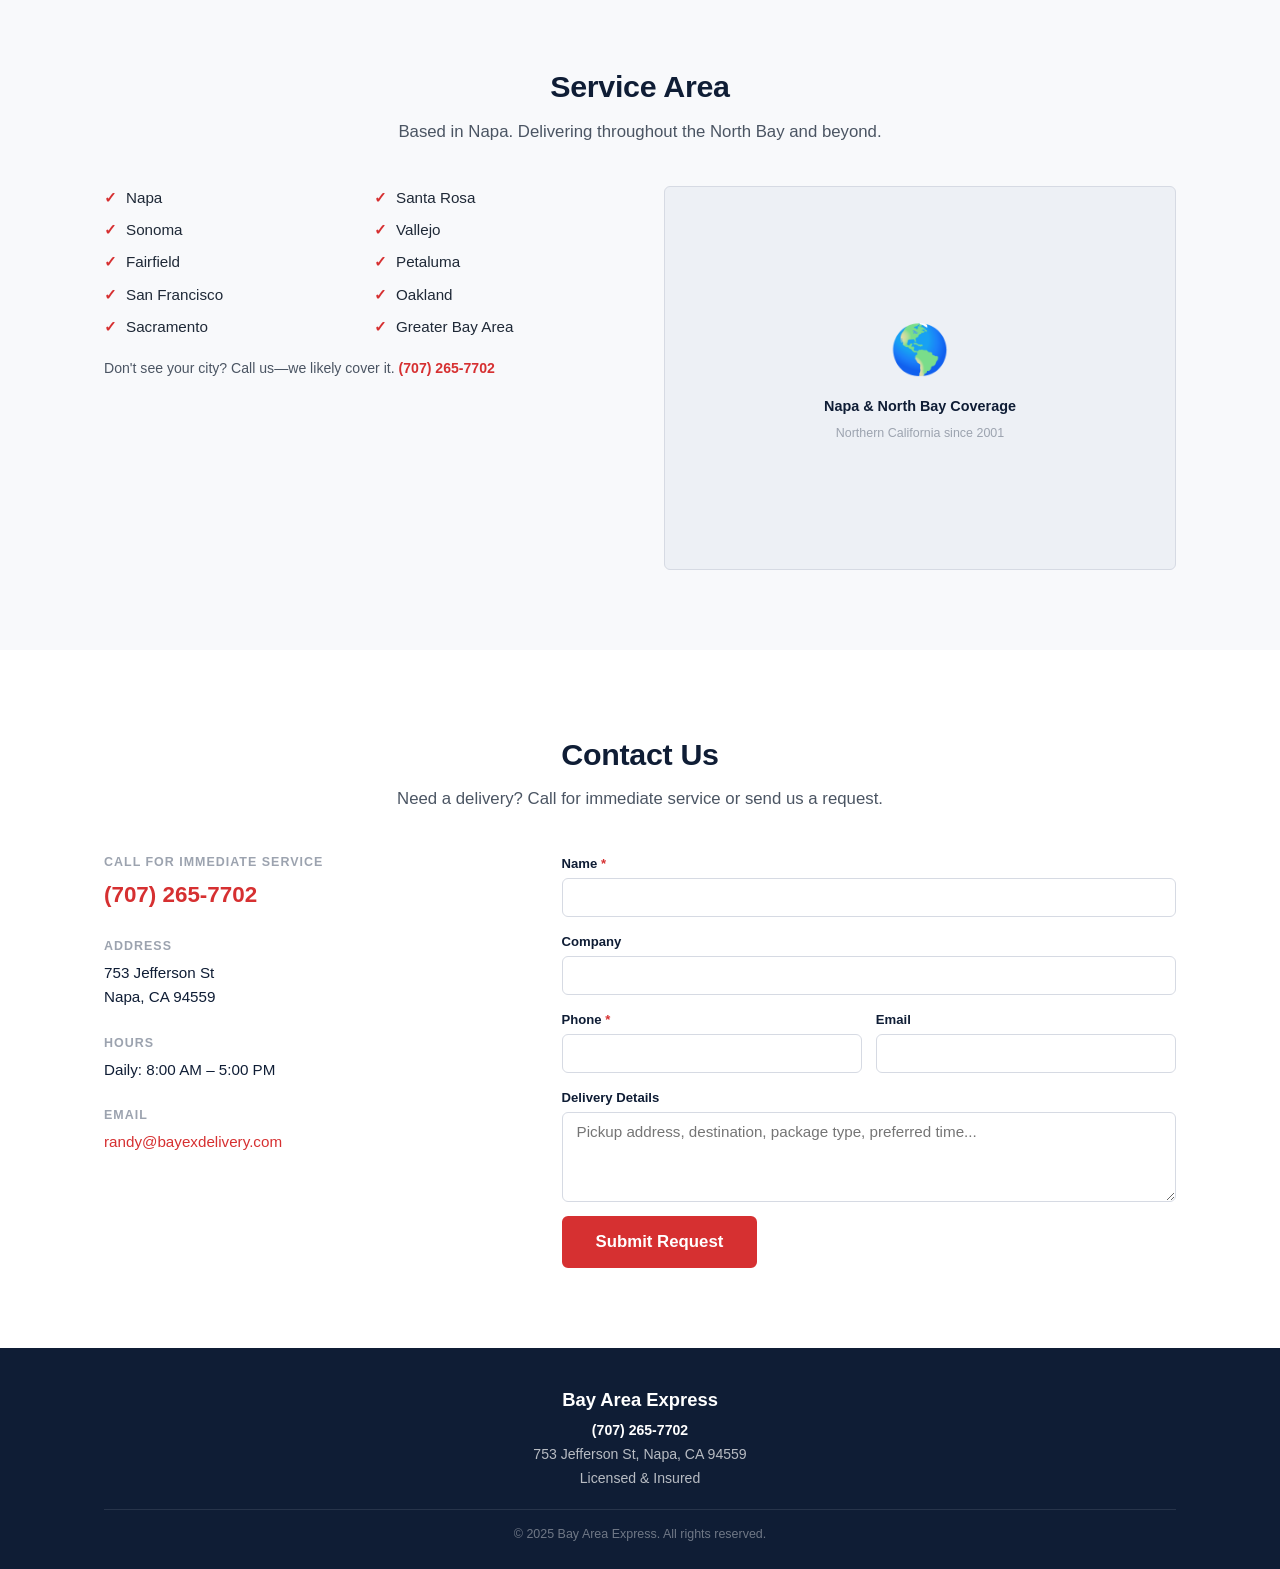
==== commit 10e44fe3: "Update Banner" ====
--- a/index.html
+++ b/index.html
@@ -7,6 +7,15 @@
   <link rel="stylesheet" href="styles.css">
 </head>
 <body>
+
+  <!-- ========== PROMO BANNER ========== -->
+  <div class="promo-banner" id="promoBanner">
+    <div class="container promo-inner">
+      <p><strong>Limited Time Offer:</strong> New clients get <strong>10% off</strong> their first delivery! Offer ends April 15th.</p>
+      <a href="tel:+17072657702" class="btn btn-accent btn-sm">Call Now</a>
+      <button class="promo-close" id="promoClose" aria-label="Close banner">&times;</button>
+    </div>
+  </div>
 
   <!-- ========== STICKY HEADER ========== -->
   <!-- Logo, nav, phone number always visible, Call Now button -->
--- a/styles.css
+++ b/styles.css
@@ -133,6 +133,53 @@
 }
 
 /* ========================================================
+   PROMO BANNER
+   ======================================================== */
+.promo-banner {
+  background: var(--red);
+  color: var(--white);
+  padding: 10px 0;
+  text-align: center;
+  font-size: 0.95rem;
+  position: relative;
+  z-index: 210;
+}
+.promo-inner {
+  display: flex;
+  align-items: center;
+  justify-content: center;
+  gap: 16px;
+  flex-wrap: wrap;
+}
+.promo-inner p { margin: 0; }
+.promo-banner .btn-sm {
+  padding: 6px 16px;
+  font-size: 0.85rem;
+  background: var(--white);
+  color: var(--red);
+  border-color: var(--white);
+  font-weight: 700;
+}
+.promo-banner .btn-sm:hover {
+  background: var(--gray-100);
+  border-color: var(--gray-100);
+}
+.promo-close {
+  position: absolute;
+  right: 16px;
+  top: 50%;
+  transform: translateY(-50%);
+  background: none;
+  border: none;
+  color: var(--white);
+  font-size: 1.4rem;
+  cursor: pointer;
+  line-height: 1;
+  opacity: 0.8;
+}
+.promo-close:hover { opacity: 1; }
+
+/* ========================================================
    HEADER — sticky, phone always visible
    ======================================================== */
 .header {
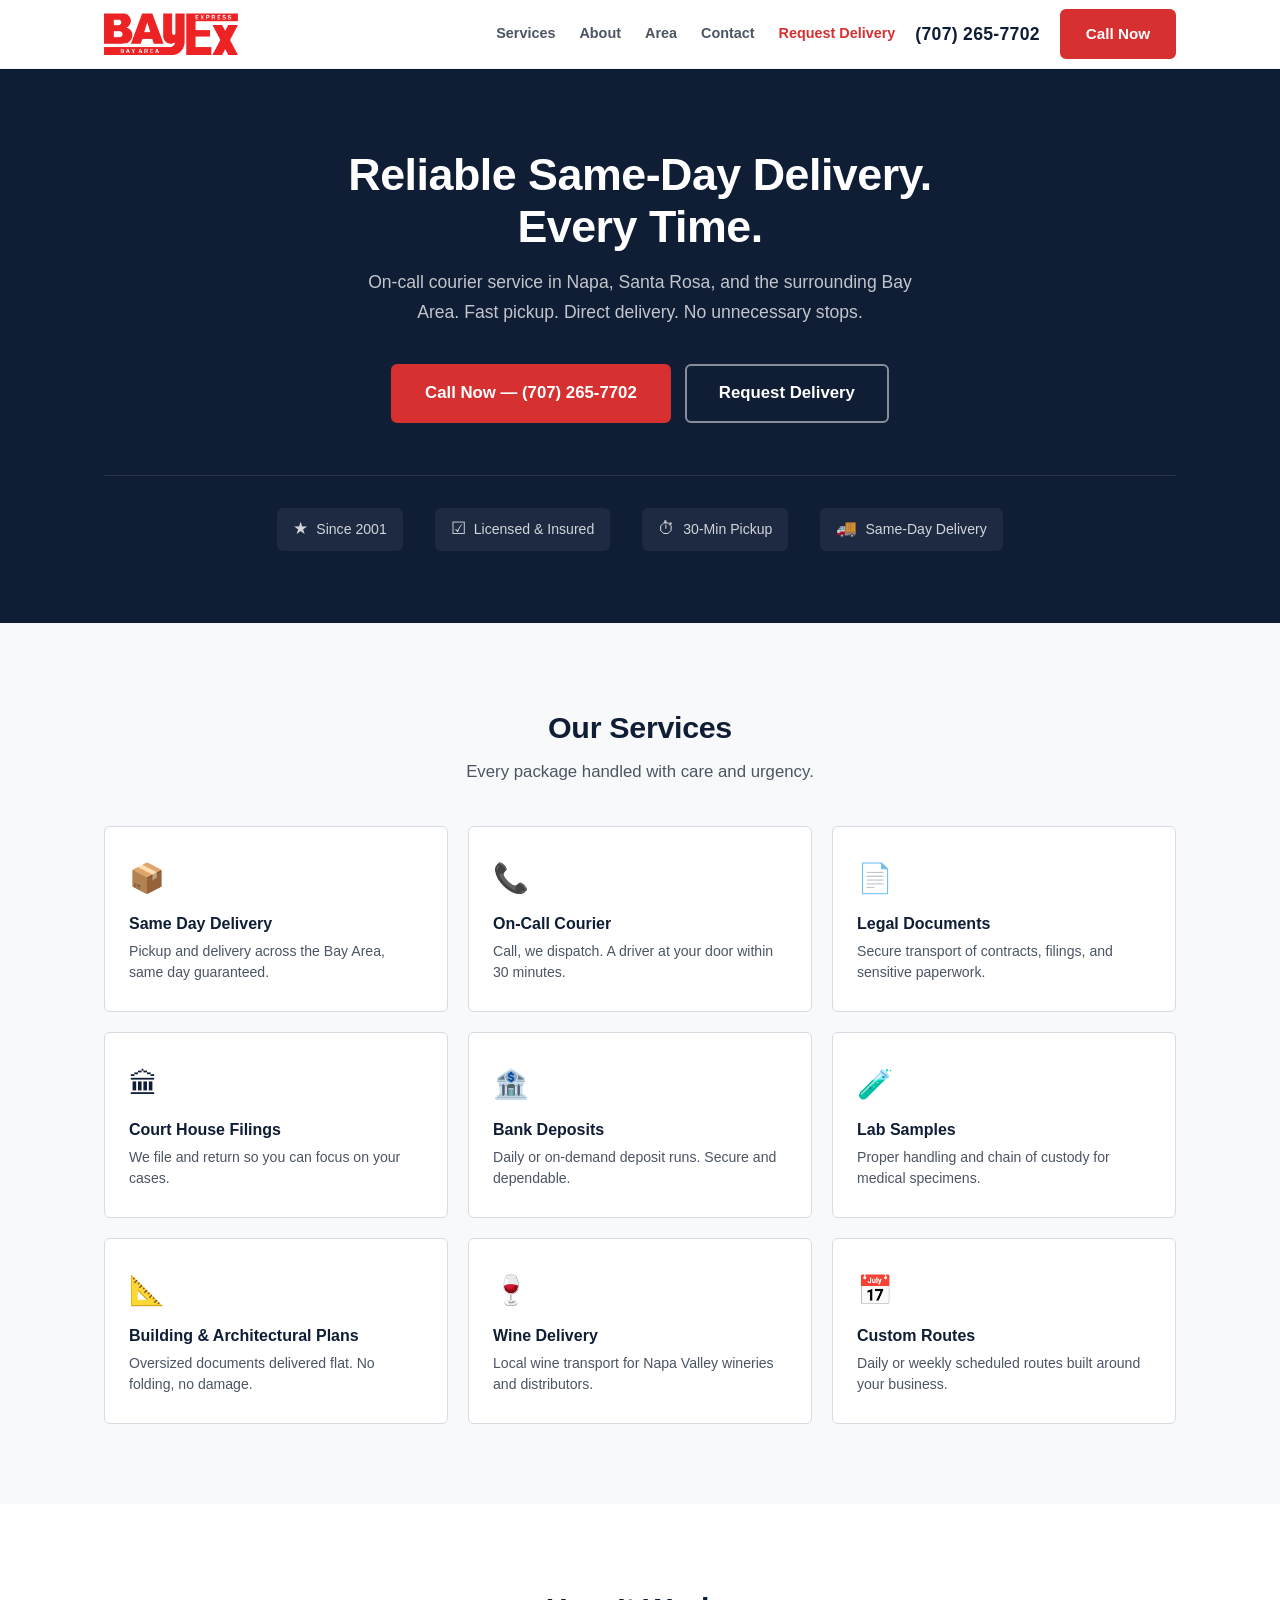
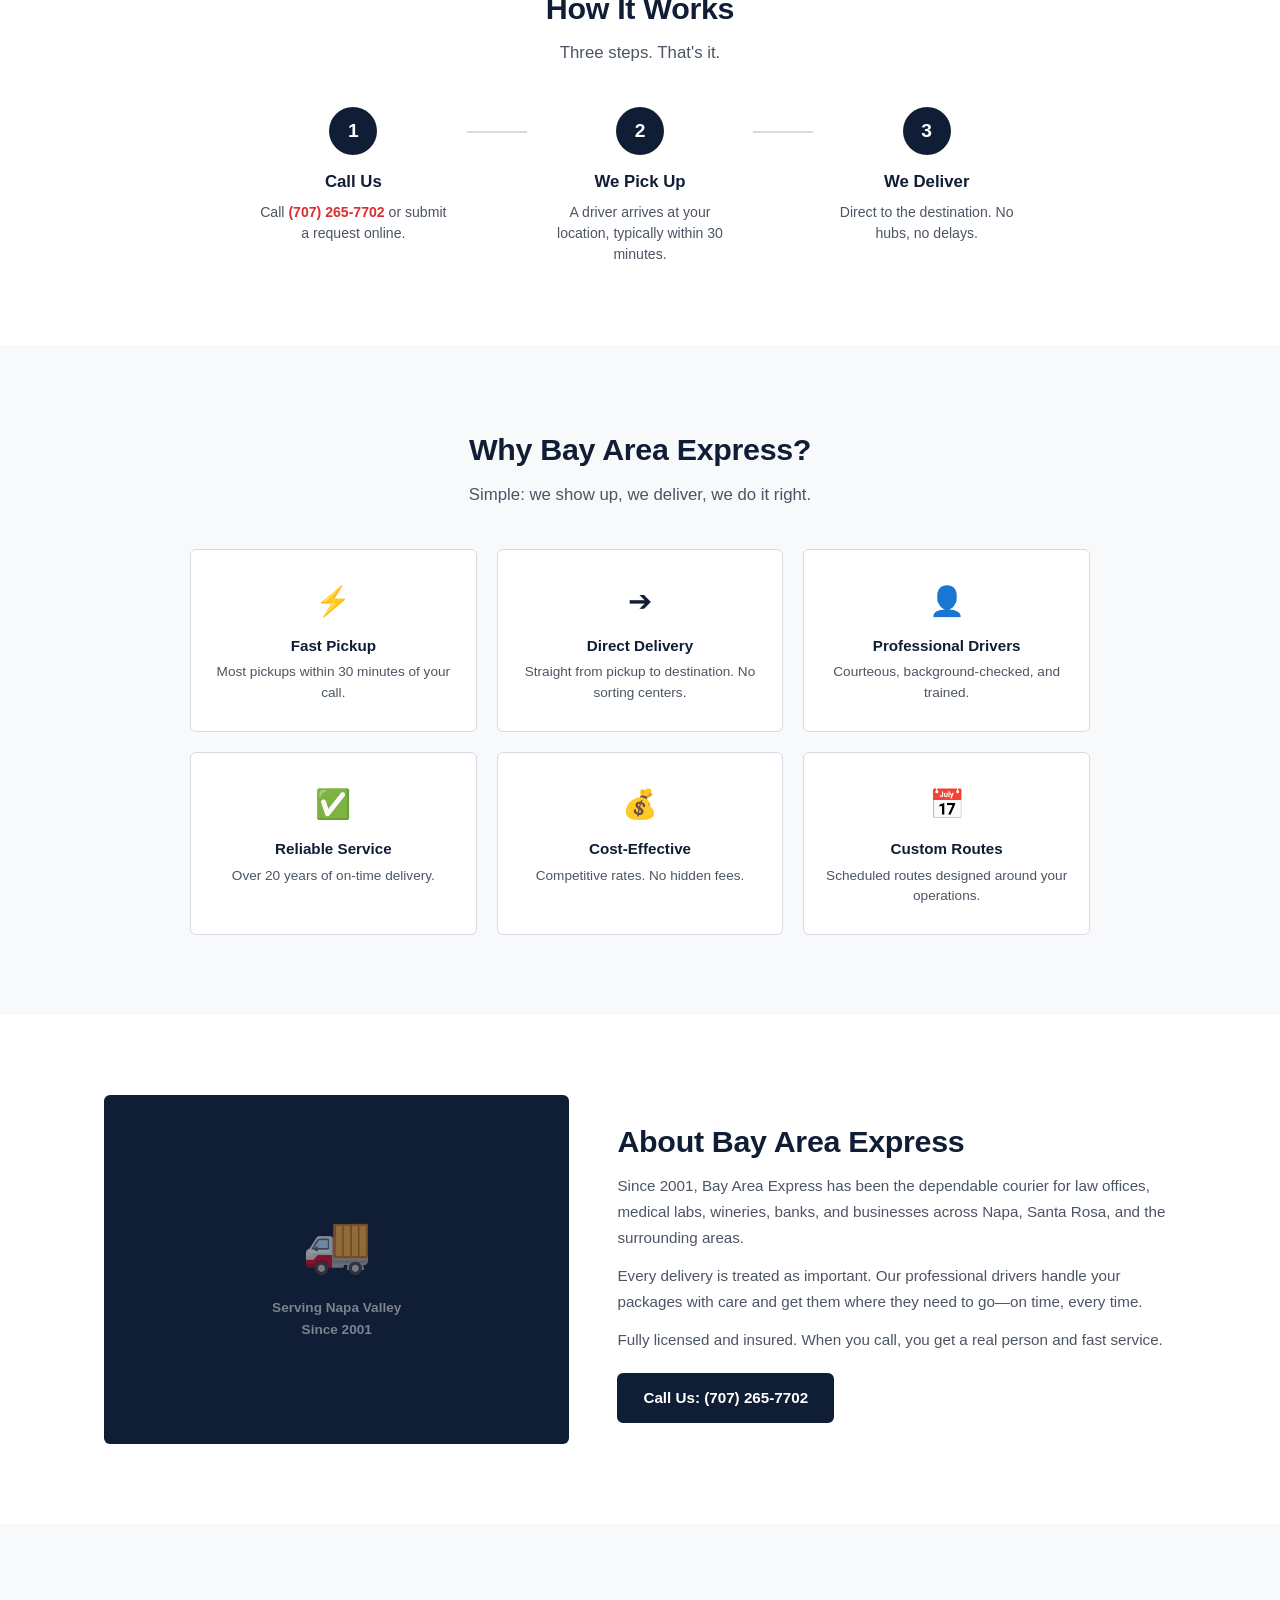
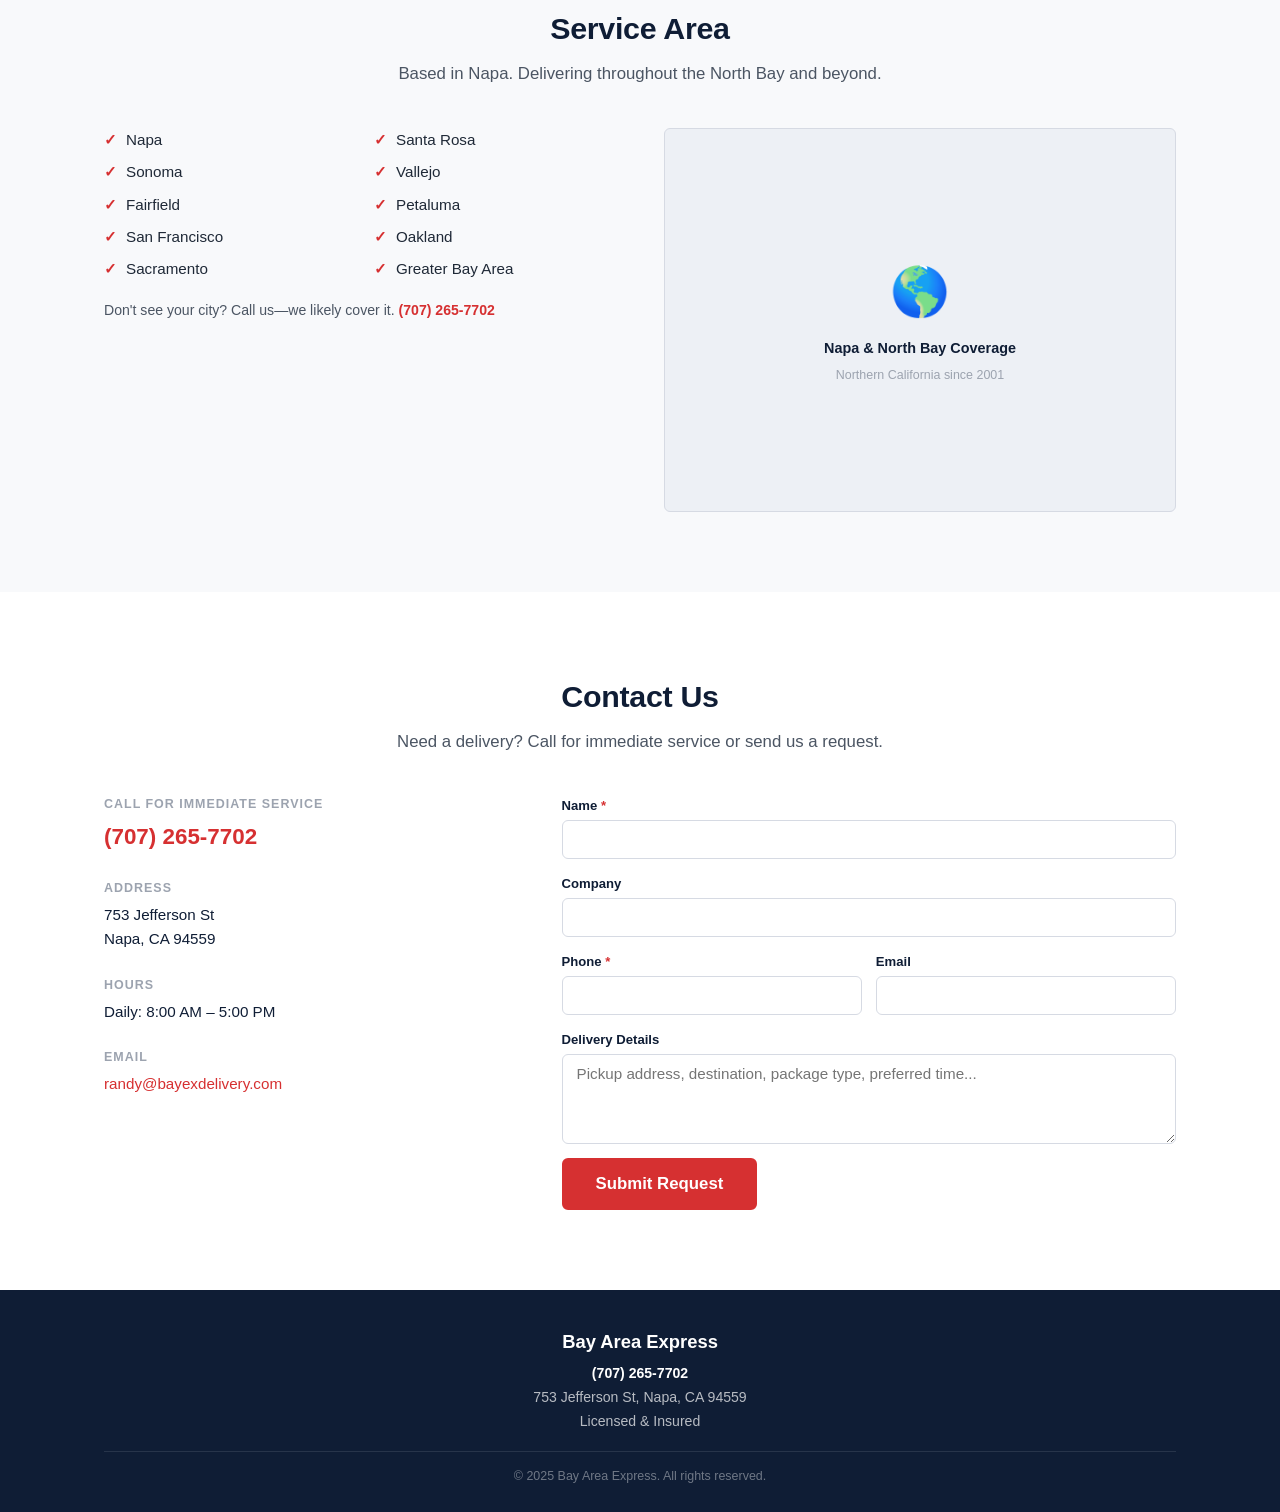
==== commit 7e78f24b: "Remove promo banner from site Co-Authored-By: Claude Opus 4.6 (1M context) <noreply@anthropic.com>" ====
--- a/index.html
+++ b/index.html
@@ -7,16 +7,6 @@
   <link rel="stylesheet" href="styles.css">
 </head>
 <body>
-
-  <!-- ========== PROMO BANNER ========== -->
-  <div class="promo-banner" id="promoBanner">
-    <div class="container promo-inner">
-      <p><strong>Limited Time Offer:</strong> New clients get <strong>10% off</strong> their first delivery! Offer ends April 15th.</p>
-      <a href="tel:+17072657702" class="btn btn-accent btn-sm">Call Now</a>
-      <button class="promo-close" id="promoClose" aria-label="Close banner">&times;</button>
-    </div>
-  </div>
-
   <!-- ========== STICKY HEADER ========== -->
   <!-- Logo, nav, phone number always visible, Call Now button -->
   <header class="header" id="header">
--- a/styles.css
+++ b/styles.css
@@ -133,53 +133,6 @@
 }
 
 /* ========================================================
-   PROMO BANNER
-   ======================================================== */
-.promo-banner {
-  background: var(--red);
-  color: var(--white);
-  padding: 10px 0;
-  text-align: center;
-  font-size: 0.95rem;
-  position: relative;
-  z-index: 210;
-}
-.promo-inner {
-  display: flex;
-  align-items: center;
-  justify-content: center;
-  gap: 16px;
-  flex-wrap: wrap;
-}
-.promo-inner p { margin: 0; }
-.promo-banner .btn-sm {
-  padding: 6px 16px;
-  font-size: 0.85rem;
-  background: var(--white);
-  color: var(--red);
-  border-color: var(--white);
-  font-weight: 700;
-}
-.promo-banner .btn-sm:hover {
-  background: var(--gray-100);
-  border-color: var(--gray-100);
-}
-.promo-close {
-  position: absolute;
-  right: 16px;
-  top: 50%;
-  transform: translateY(-50%);
-  background: none;
-  border: none;
-  color: var(--white);
-  font-size: 1.4rem;
-  cursor: pointer;
-  line-height: 1;
-  opacity: 0.8;
-}
-.promo-close:hover { opacity: 1; }
-
-/* ========================================================
    HEADER — sticky, phone always visible
    ======================================================== */
 .header {
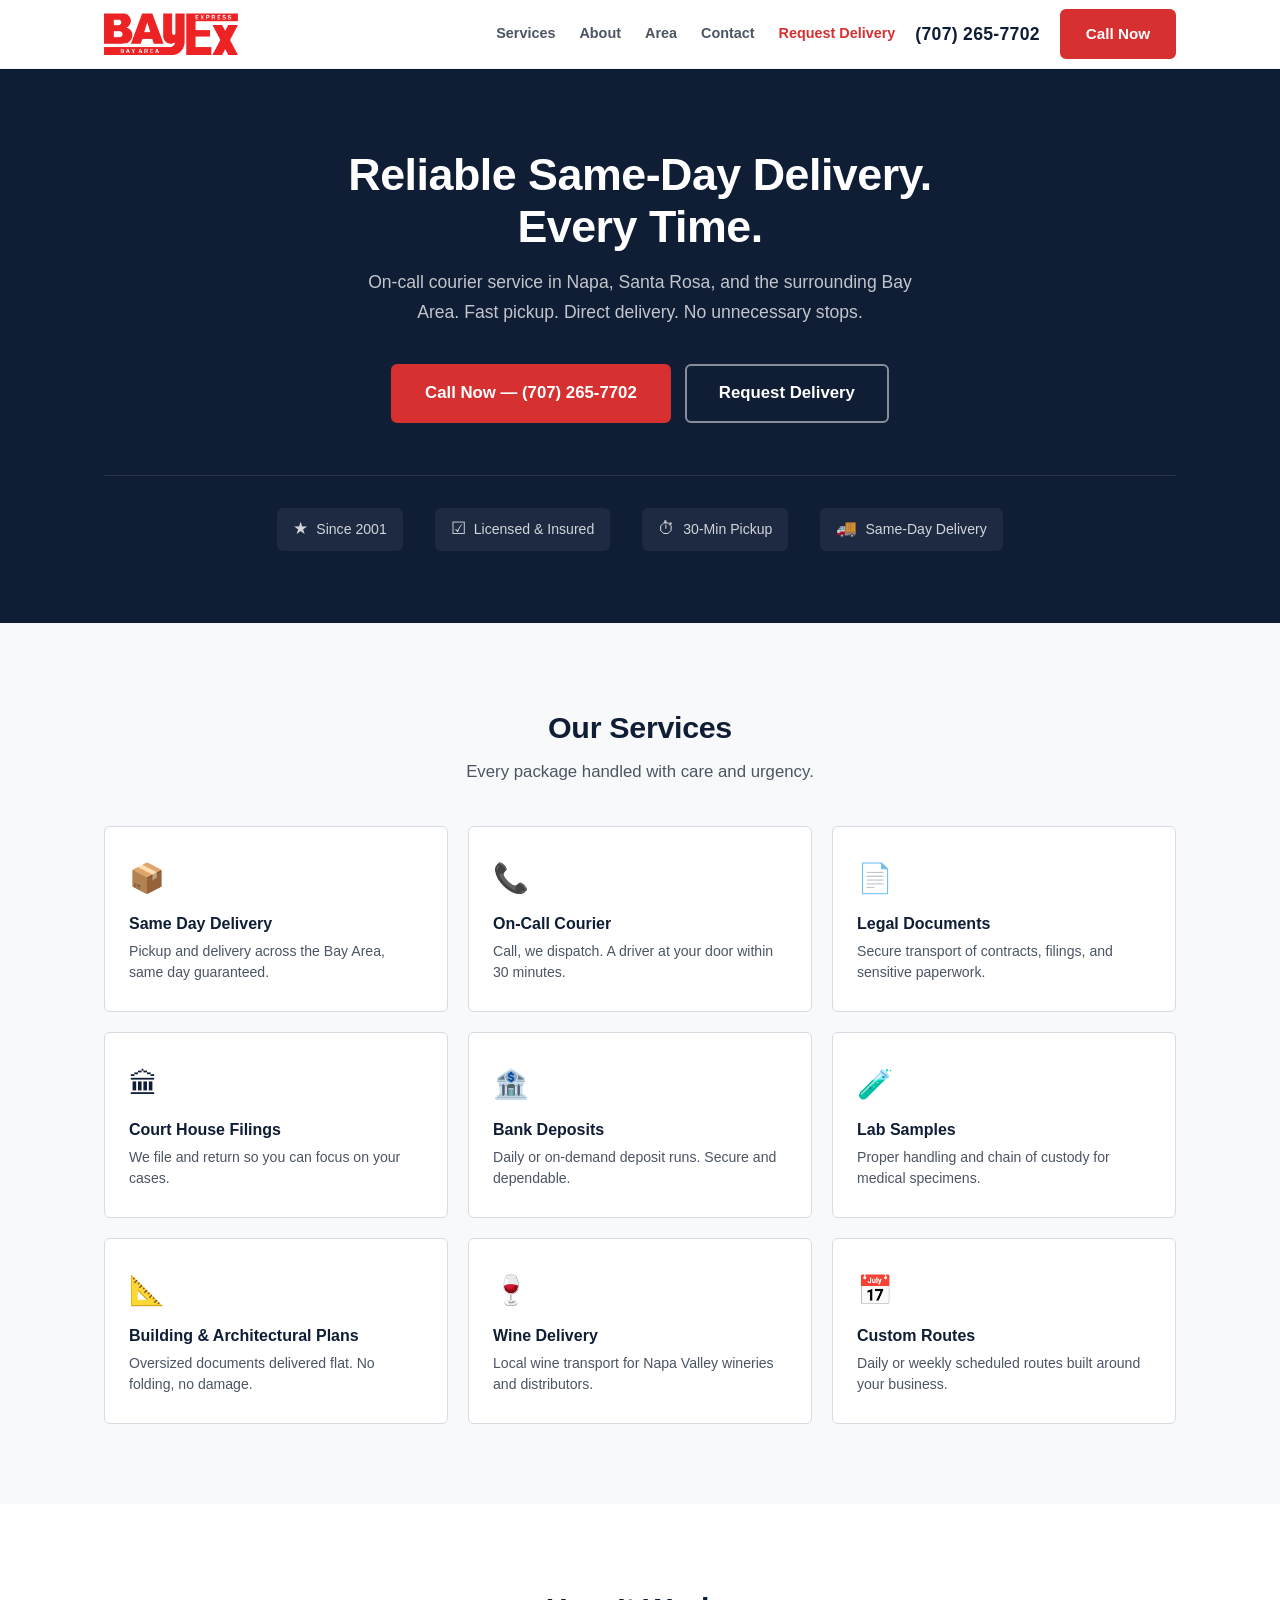
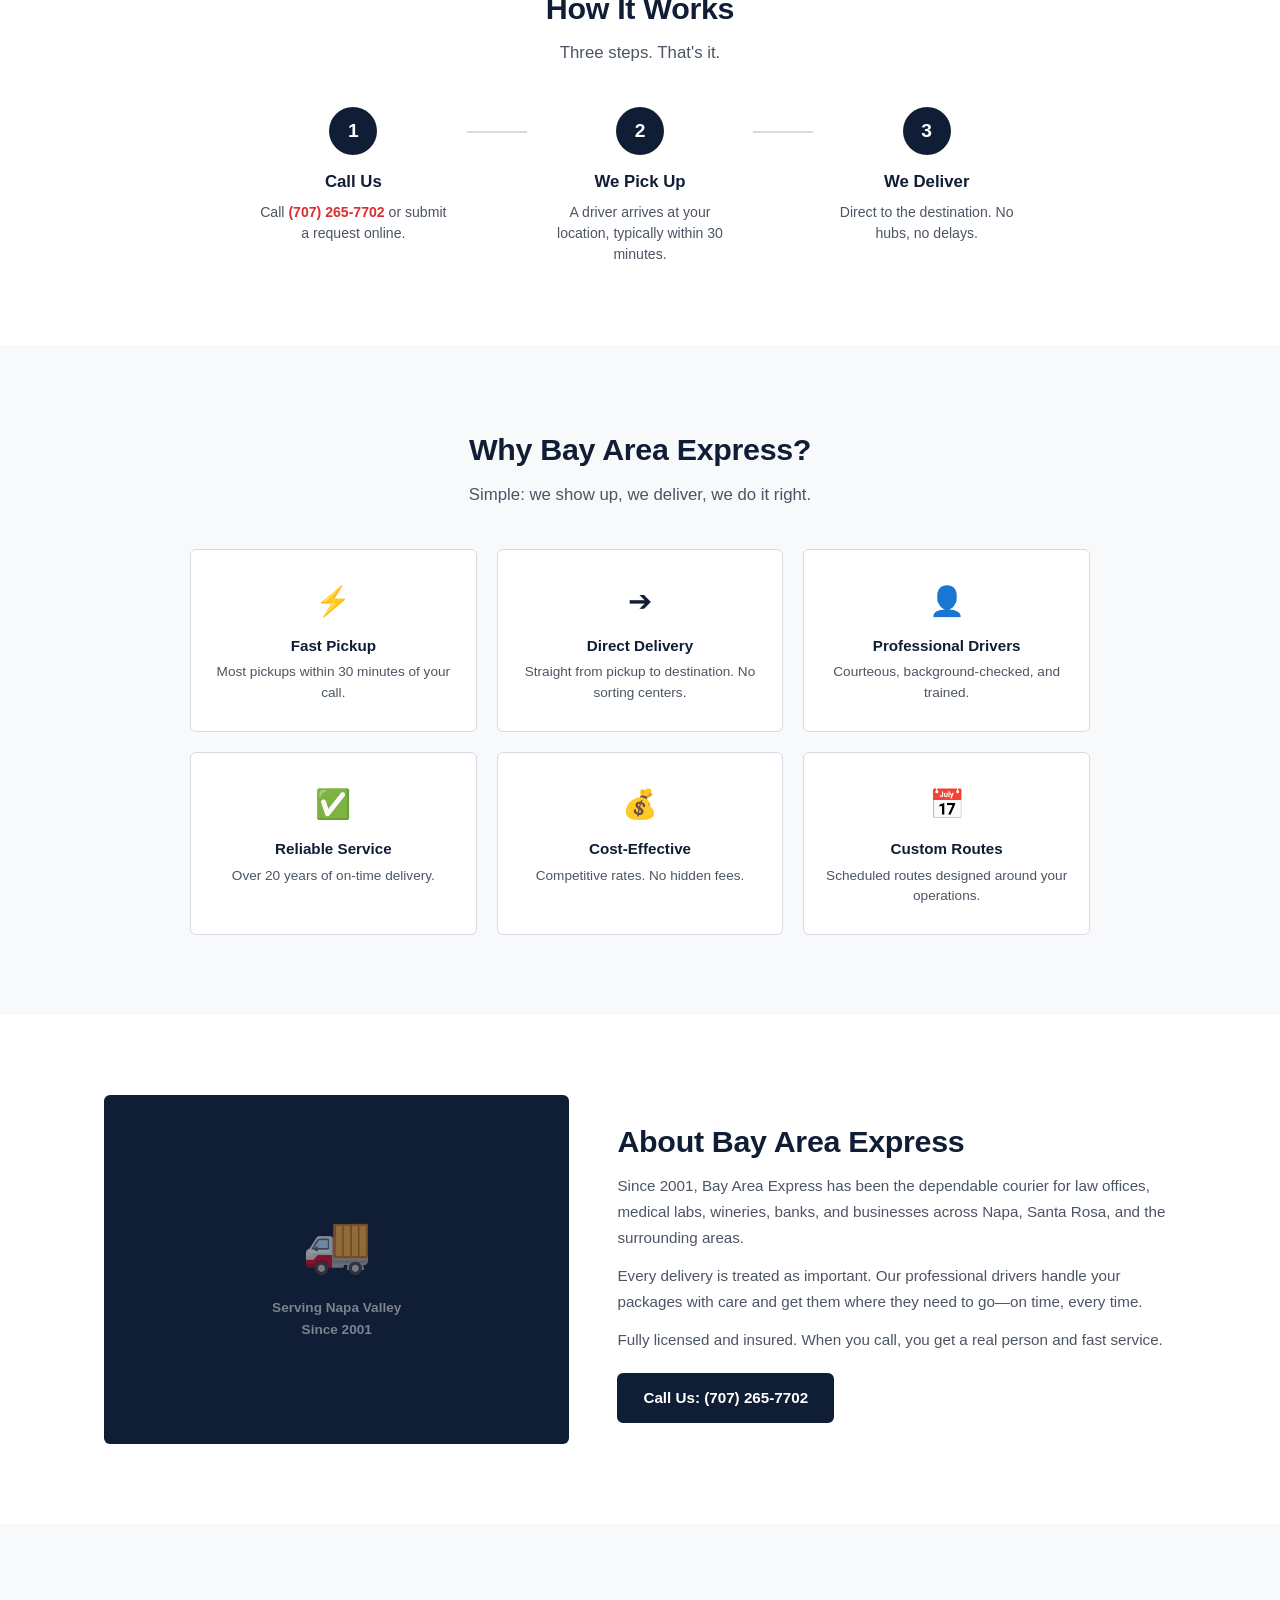
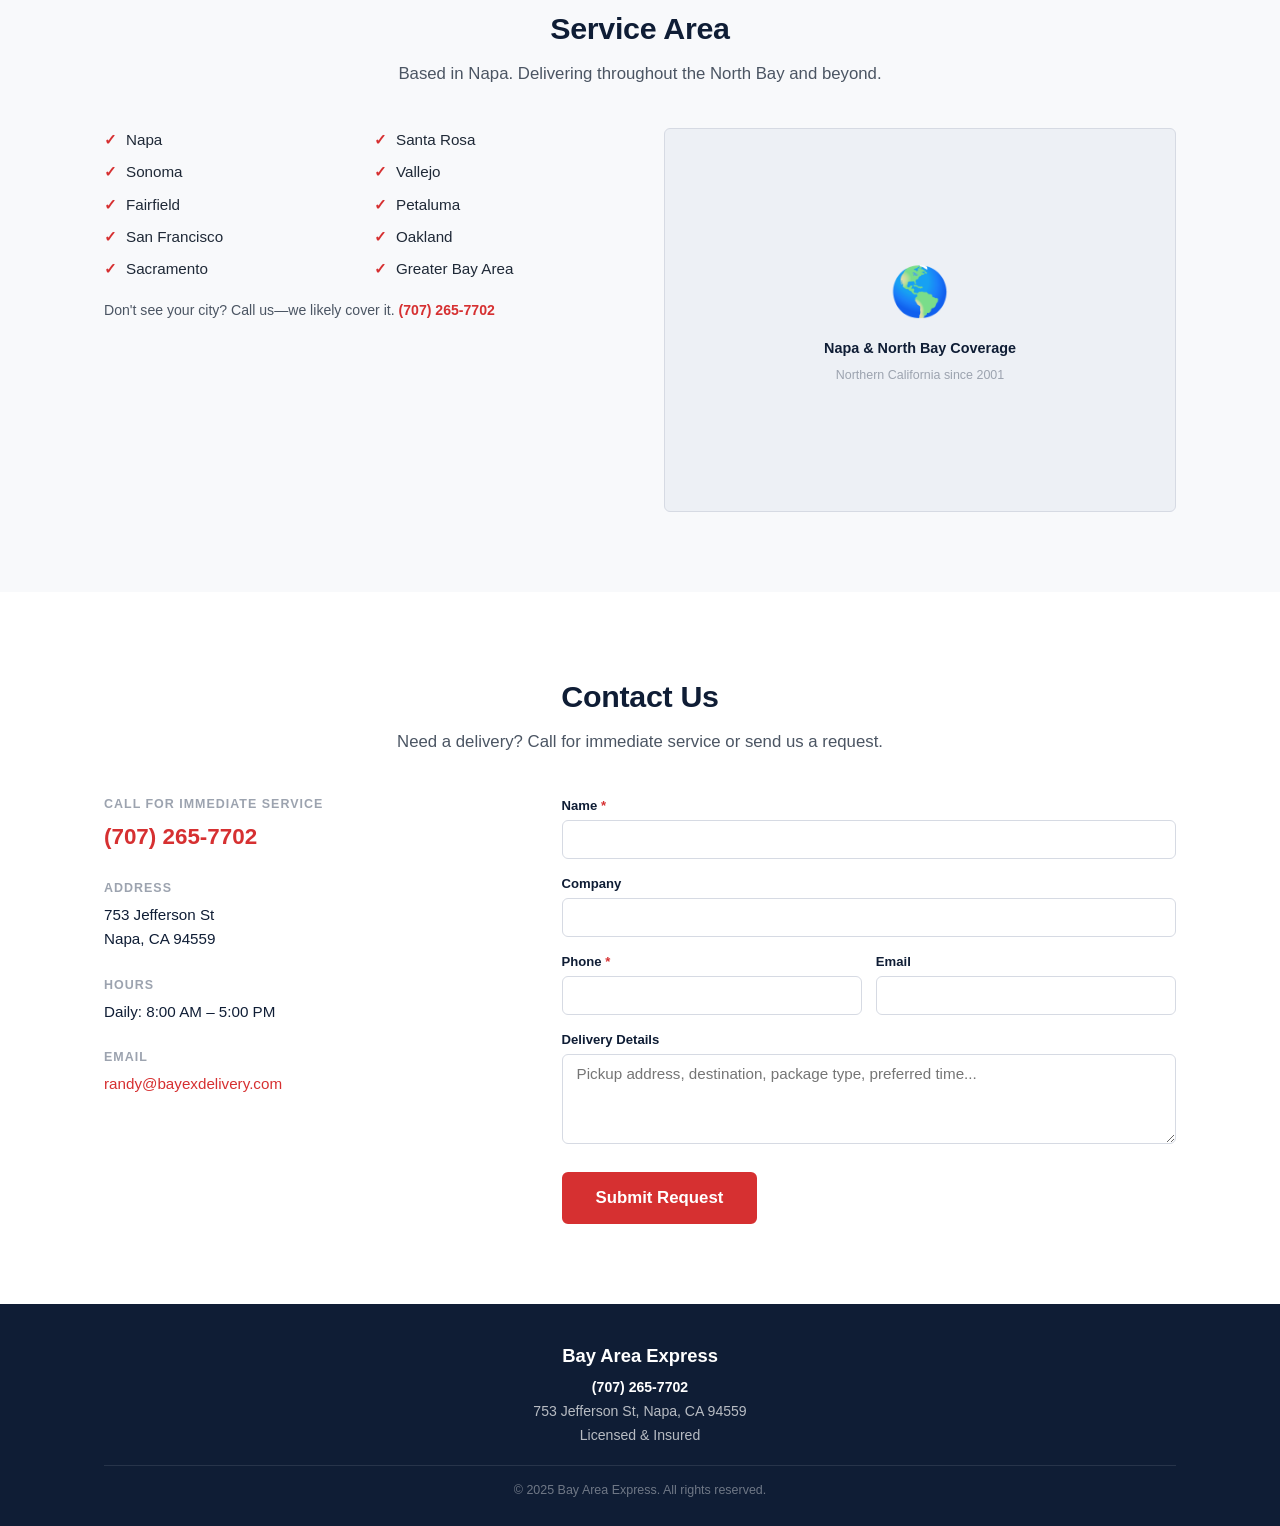
==== commit c55d7206: "Add Cloudflare Turnstile verification and route submissions through Edge Function - Add Turnstile wi" ====
--- a/index.html
+++ b/index.html
@@ -320,6 +320,12 @@
             <textarea id="details" name="details" rows="4"
               placeholder="Pickup address, destination, package type, preferred time..."></textarea>
           </div>
+          <!-- Honeypot — hidden from real users -->
+          <div class="form-group" style="position:absolute;left:-9999px" aria-hidden="true">
+            <label for="website">Website</label>
+            <input type="text" id="website" name="website" tabindex="-1" autocomplete="off">
+          </div>
+          <div class="cf-turnstile" data-sitekey="0x4AAAAAAC0p3gItNIgUdbDq"></div>
           <button type="submit" class="btn btn-accent btn-lg">Submit Request</button>
         </form>
       </div>
@@ -341,6 +347,7 @@
     </div>
   </footer>
 
+  <script src="https://challenges.cloudflare.com/turnstile/v0/api.js" async defer></script>
   <script src="script.js"></script>
 </body>
 </html>
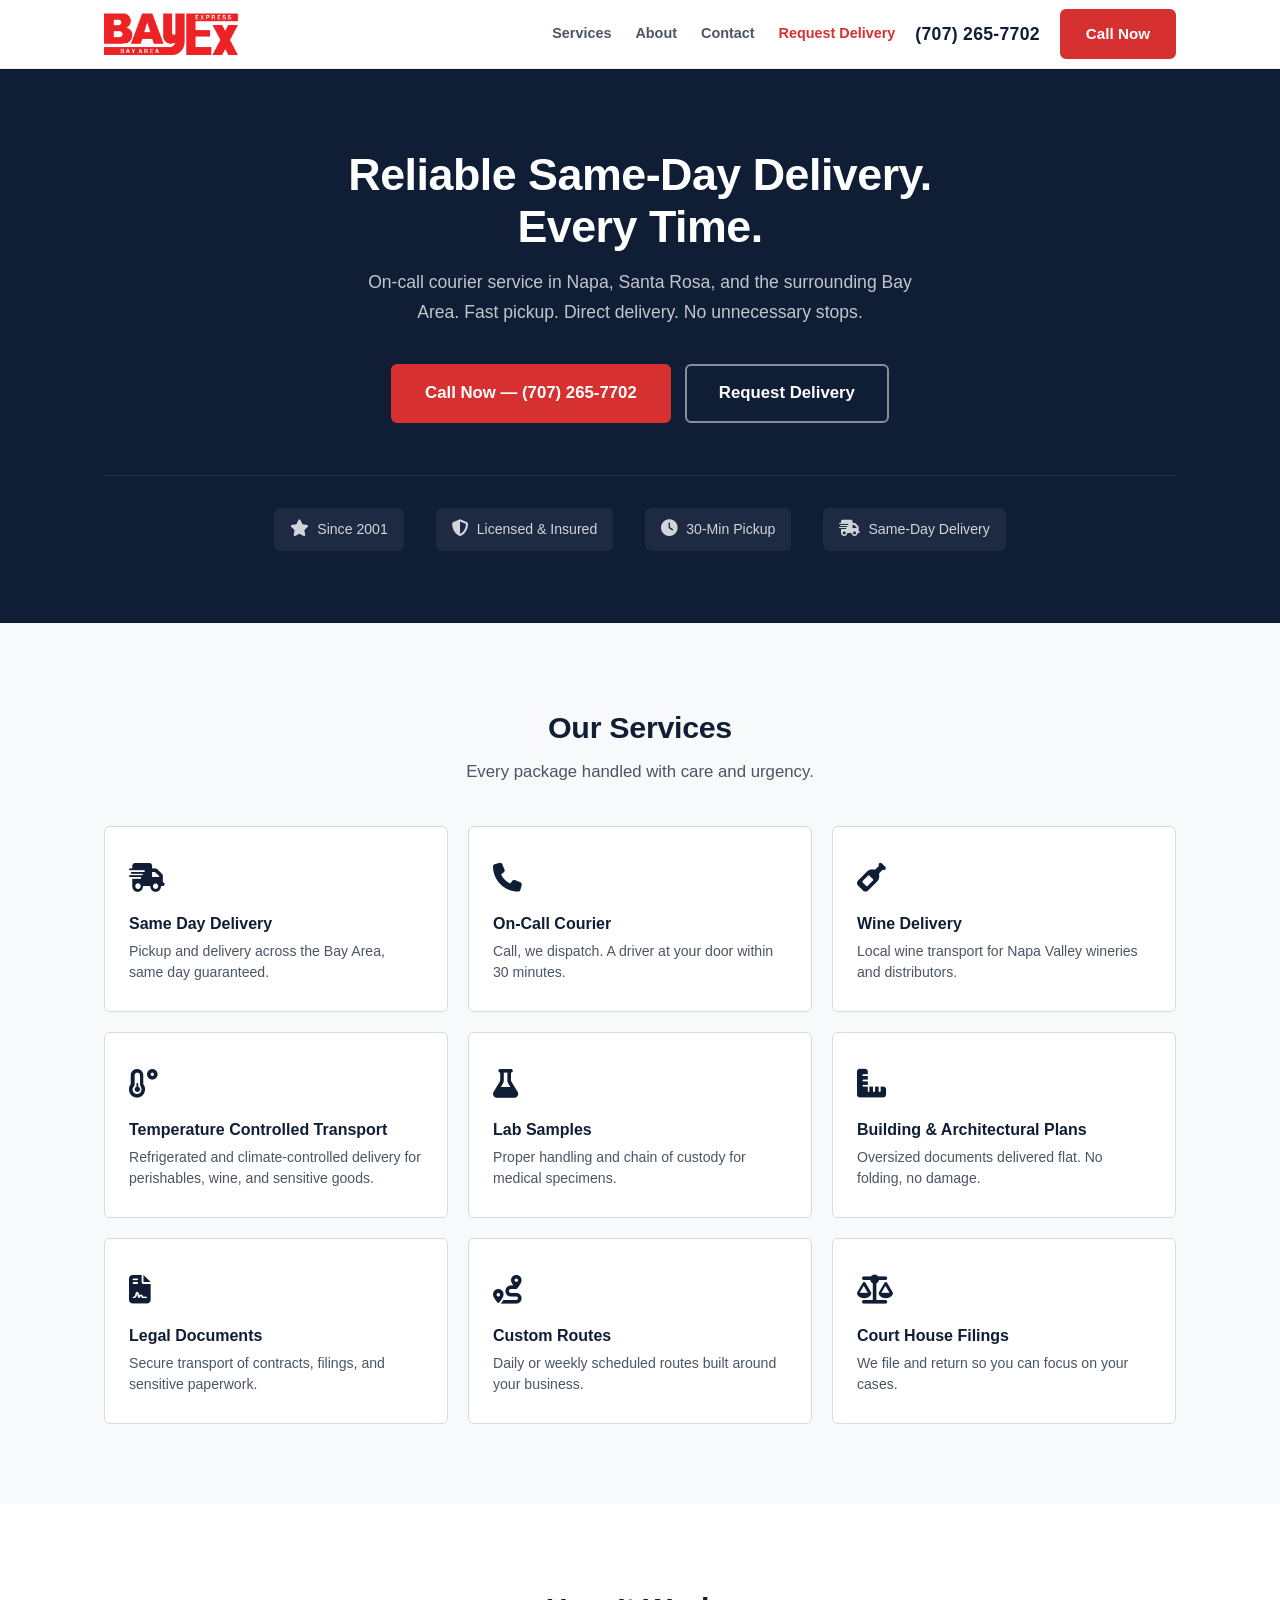
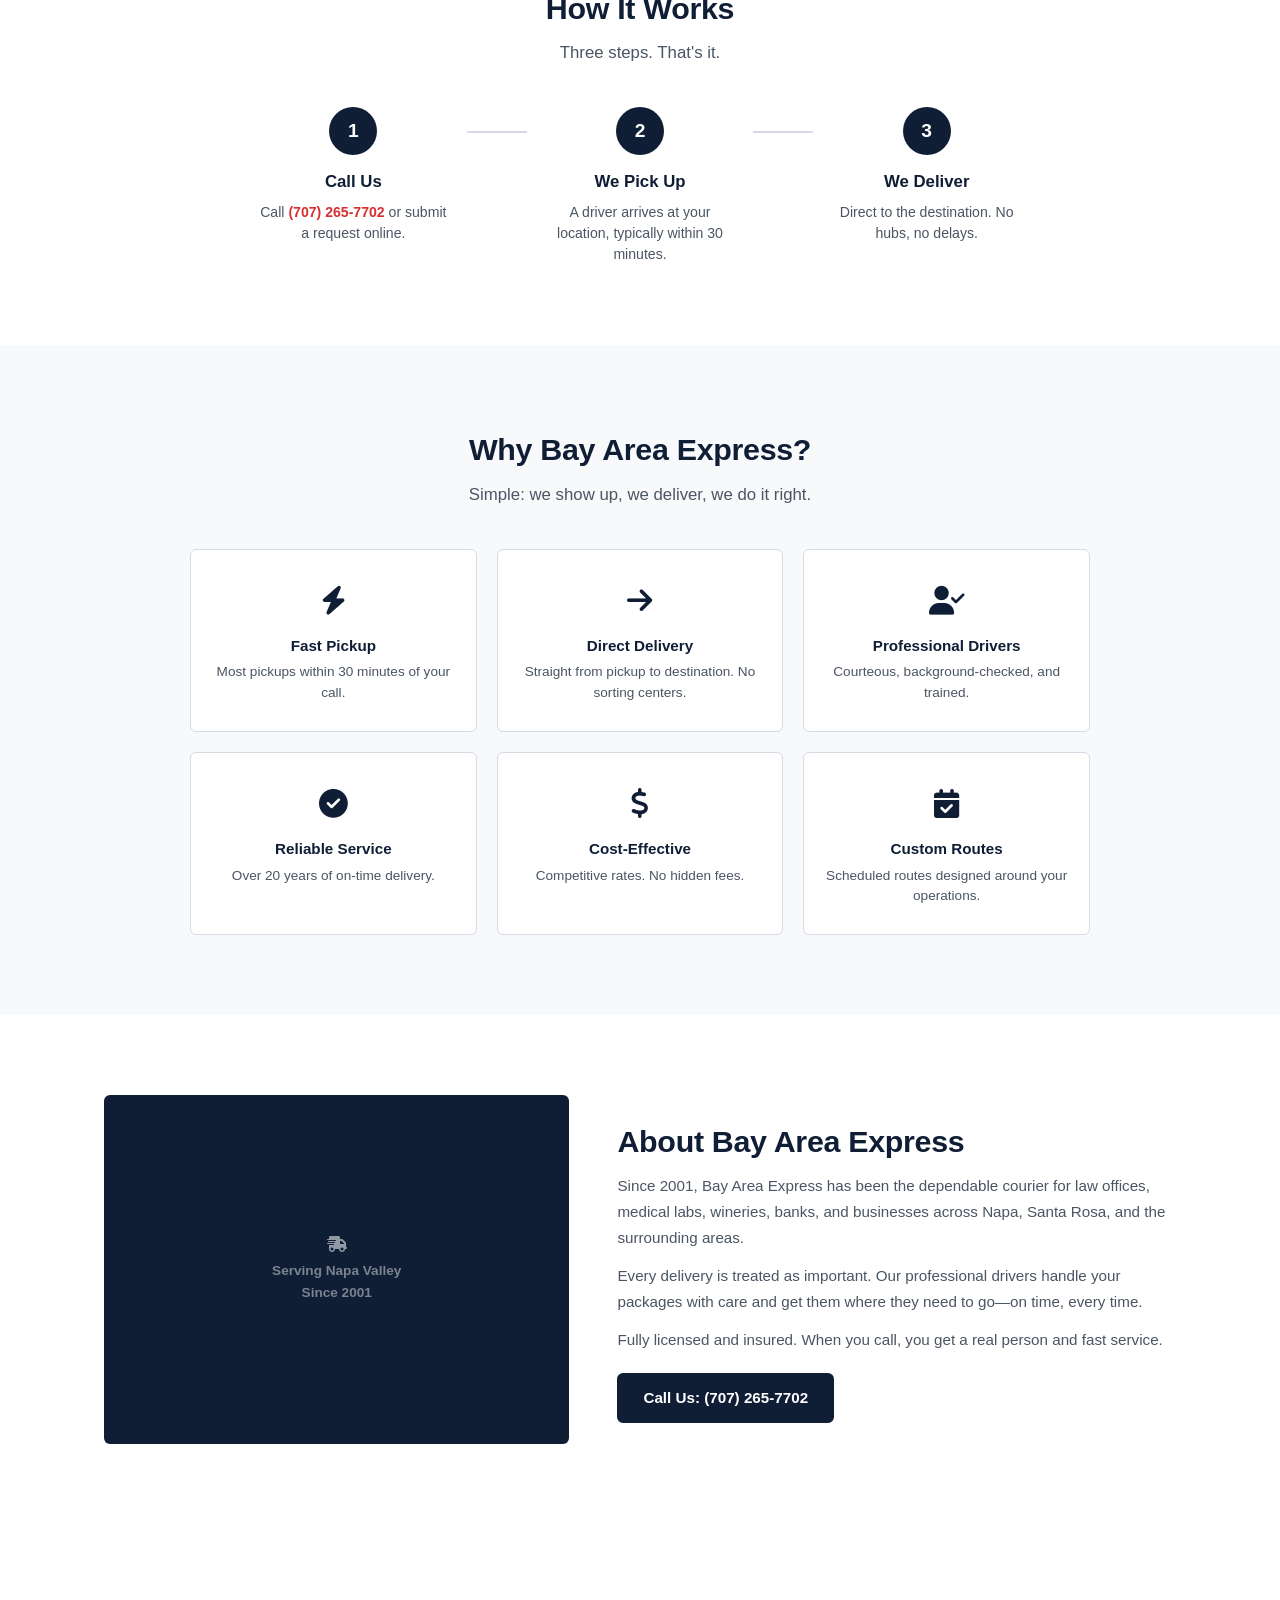
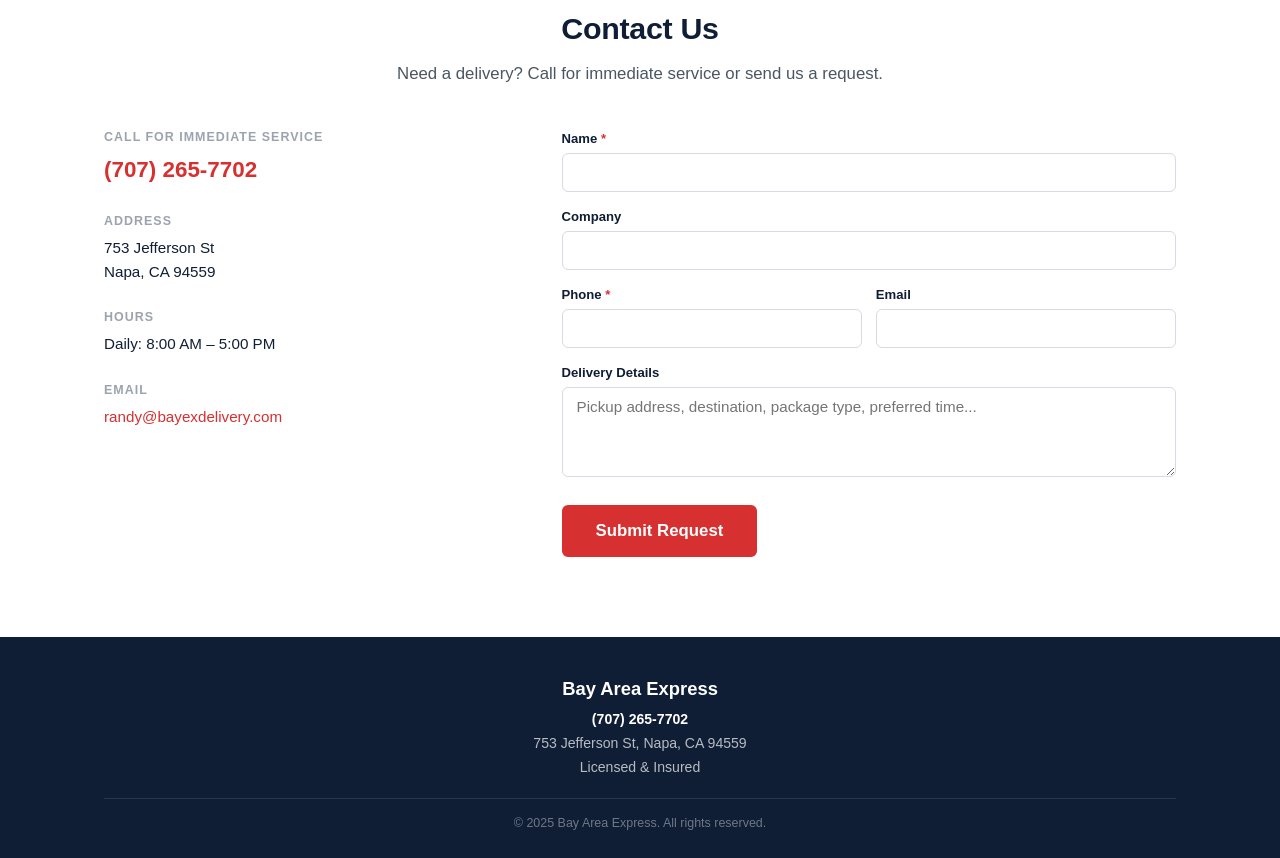
==== commit b042bba0: "Text Edits, rearanging and changing of icons. Simlification" ====
--- a/index.html
+++ b/index.html
@@ -5,6 +5,7 @@
   <meta name="viewport" content="width=device-width, initial-scale=1.0">
   <title>Bay Area Express – Same-Day Courier Service | Napa & Santa Rosa</title>
   <link rel="stylesheet" href="styles.css">
+  <link rel="stylesheet" href="https://cdnjs.cloudflare.com/ajax/libs/font-awesome/6.5.1/css/all.min.css">
 </head>
 <body>
   <!-- ========== STICKY HEADER ========== -->
@@ -21,8 +22,7 @@
       <nav class="nav" id="nav">
         <a href="#services">Services</a>
         <a href="#about">About</a>
-        <a href="#area">Area</a>
-        <a href="#contact">Contact</a>
+<a href="#contact">Contact</a>
         <a href="request.html" class="nav-request">Request Delivery</a>
       </nav>
 
@@ -57,19 +57,19 @@
       <!-- Trust badges -->
       <div class="trust-row">
         <div class="trust-badge">
-          <span class="trust-icon">&#9733;</span>
+          <span class="trust-icon"><i class="fa-solid fa-star"></i></span>
           Since 2001
         </div>
         <div class="trust-badge">
-          <span class="trust-icon">&#9745;</span>
+          <span class="trust-icon"><i class="fa-solid fa-shield-halved"></i></span>
           Licensed &amp; Insured
         </div>
         <div class="trust-badge">
-          <span class="trust-icon">&#9201;</span>
+          <span class="trust-icon"><i class="fa-solid fa-clock"></i></span>
           30-Min Pickup
         </div>
         <div class="trust-badge">
-          <span class="trust-icon">&#128666;</span>
+          <span class="trust-icon"><i class="fa-solid fa-truck-fast"></i></span>
           Same-Day Delivery
         </div>
       </div>
@@ -85,49 +85,49 @@
 
       <div class="services-grid">
         <div class="service-card">
-          <div class="card-icon">&#128230;</div>
+          <div class="card-icon"><i class="fa-solid fa-truck-fast"></i></div>
           <h3>Same Day Delivery</h3>
           <p>Pickup and delivery across the Bay Area, same day guaranteed.</p>
         </div>
         <div class="service-card">
-          <div class="card-icon">&#128222;</div>
+          <div class="card-icon"><i class="fa-solid fa-phone"></i></div>
           <h3>On-Call Courier</h3>
           <p>Call, we dispatch. A driver at your door within 30 minutes.</p>
         </div>
         <div class="service-card">
-          <div class="card-icon">&#128196;</div>
+          <div class="card-icon"><i class="fa-solid fa-wine-bottle"></i></div>
+          <h3>Wine Delivery</h3>
+          <p>Local wine transport for Napa Valley wineries and distributors.</p>
+        </div>
+        <div class="service-card">
+          <div class="card-icon"><i class="fa-solid fa-temperature-low"></i></div>
+          <h3>Temperature Controlled Transport</h3>
+          <p>Refrigerated and climate-controlled delivery for perishables, wine, and sensitive goods.</p>
+        </div>
+        <div class="service-card">
+          <div class="card-icon"><i class="fa-solid fa-flask"></i></div>
+          <h3>Lab Samples</h3>
+          <p>Proper handling and chain of custody for medical specimens.</p>
+        </div>
+        <div class="service-card">
+          <div class="card-icon"><i class="fa-solid fa-ruler-combined"></i></div>
+          <h3>Building &amp; Architectural Plans</h3>
+          <p>Oversized documents delivered flat. No folding, no damage.</p>
+        </div>
+        <div class="service-card">
+          <div class="card-icon"><i class="fa-solid fa-file-contract"></i></div>
           <h3>Legal Documents</h3>
           <p>Secure transport of contracts, filings, and sensitive paperwork.</p>
         </div>
         <div class="service-card">
-          <div class="card-icon">&#127963;</div>
+          <div class="card-icon"><i class="fa-solid fa-route"></i></div>
+          <h3>Custom Routes</h3>
+          <p>Daily or weekly scheduled routes built around your business.</p>
+        </div>
+        <div class="service-card">
+          <div class="card-icon"><i class="fa-solid fa-scale-balanced"></i></div>
           <h3>Court House Filings</h3>
           <p>We file and return so you can focus on your cases.</p>
-        </div>
-        <div class="service-card">
-          <div class="card-icon">&#127974;</div>
-          <h3>Bank Deposits</h3>
-          <p>Daily or on-demand deposit runs. Secure and dependable.</p>
-        </div>
-        <div class="service-card">
-          <div class="card-icon">&#129514;</div>
-          <h3>Lab Samples</h3>
-          <p>Proper handling and chain of custody for medical specimens.</p>
-        </div>
-        <div class="service-card">
-          <div class="card-icon">&#128208;</div>
-          <h3>Building &amp; Architectural Plans</h3>
-          <p>Oversized documents delivered flat. No folding, no damage.</p>
-        </div>
-        <div class="service-card">
-          <div class="card-icon">&#127863;</div>
-          <h3>Wine Delivery</h3>
-          <p>Local wine transport for Napa Valley wineries and distributors.</p>
-        </div>
-        <div class="service-card">
-          <div class="card-icon">&#128197;</div>
-          <h3>Custom Routes</h3>
-          <p>Daily or weekly scheduled routes built around your business.</p>
         </div>
       </div>
     </div>
@@ -171,32 +171,32 @@
 
       <div class="why-grid">
         <div class="why-card">
-          <span class="why-icon">&#9889;</span>
+          <span class="why-icon"><i class="fa-solid fa-bolt"></i></span>
           <h3>Fast Pickup</h3>
           <p>Most pickups within 30 minutes of your call.</p>
         </div>
         <div class="why-card">
-          <span class="why-icon">&#10132;</span>
+          <span class="why-icon"><i class="fa-solid fa-arrow-right"></i></span>
           <h3>Direct Delivery</h3>
           <p>Straight from pickup to destination. No sorting centers.</p>
         </div>
         <div class="why-card">
-          <span class="why-icon">&#128100;</span>
+          <span class="why-icon"><i class="fa-solid fa-user-check"></i></span>
           <h3>Professional Drivers</h3>
           <p>Courteous, background-checked, and trained.</p>
         </div>
         <div class="why-card">
-          <span class="why-icon">&#9989;</span>
+          <span class="why-icon"><i class="fa-solid fa-circle-check"></i></span>
           <h3>Reliable Service</h3>
           <p>Over 20 years of on-time delivery.</p>
         </div>
         <div class="why-card">
-          <span class="why-icon">&#128176;</span>
+          <span class="why-icon"><i class="fa-solid fa-dollar-sign"></i></span>
           <h3>Cost-Effective</h3>
           <p>Competitive rates. No hidden fees.</p>
         </div>
         <div class="why-card">
-          <span class="why-icon">&#128197;</span>
+          <span class="why-icon"><i class="fa-solid fa-calendar-check"></i></span>
           <h3>Custom Routes</h3>
           <p>Scheduled routes designed around your operations.</p>
         </div>
@@ -209,7 +209,7 @@
     <div class="container about-inner">
       <div class="about-visual">
         <div class="about-box">
-          <span>&#128666;</span>
+          <i class="fa-solid fa-truck-fast"></i>
           <p>Serving Napa Valley<br>Since 2001</p>
         </div>
       </div>
@@ -232,42 +232,6 @@
     </div>
   </section>
 
-  <!-- ========== SERVICE AREA ========== -->
-  <section class="area" id="area">
-    <div class="container">
-      <h2 class="section-title">Service Area</h2>
-      <p class="section-sub">Based in Napa. Delivering throughout the North Bay and beyond.</p>
-
-      <div class="area-inner">
-        <div class="area-list">
-          <ul>
-            <li>Napa</li>
-            <li>Santa Rosa</li>
-            <li>Sonoma</li>
-            <li>Vallejo</li>
-            <li>Fairfield</li>
-            <li>Petaluma</li>
-            <li>San Francisco</li>
-            <li>Oakland</li>
-            <li>Sacramento</li>
-            <li>Greater Bay Area</li>
-          </ul>
-          <p class="area-note">
-            Don't see your city? Call us&mdash;we likely cover it.
-            <a href="tel:+17072657702">(707) 265-7702</a>
-          </p>
-        </div>
-        <div class="area-map">
-          <div class="map-box">
-            <span>&#127758;</span>
-            <p>Napa &amp; North Bay Coverage</p>
-            <p class="map-sub">Northern California since 2001</p>
-          </div>
-        </div>
-      </div>
-    </div>
-  </section>
-
   <!-- ========== CONTACT ========== -->
   <section class="contact" id="contact">
     <div class="container">
--- a/styles.css
+++ b/styles.css
@@ -18,7 +18,7 @@
   --navy-light: #263c5f;
   --red:        #d63031;
   --red-dark:   #b71c1c;
-  --blue:       #2b6cb0;
+  --blue:       #6b7280;
   --gray-50:    #f8f9fb;
   --gray-100:   #edf0f5;
   --gray-200:   #d6dae3;
@@ -625,7 +625,7 @@
 .form-group textarea:focus {
   outline: none;
   border-color: var(--blue);
-  box-shadow: 0 0 0 3px rgba(43,108,176,0.1);
+  box-shadow: 0 0 0 3px rgba(107,114,128,0.15);
 }
 
 .contact-form .btn { align-self: flex-start; }
@@ -885,7 +885,7 @@
 .form-group select:focus {
   outline: none;
   border-color: var(--blue);
-  box-shadow: 0 0 0 3px rgba(43,108,176,0.1);
+  box-shadow: 0 0 0 3px rgba(107,114,128,0.15);
 }
 
 .form-actions {
